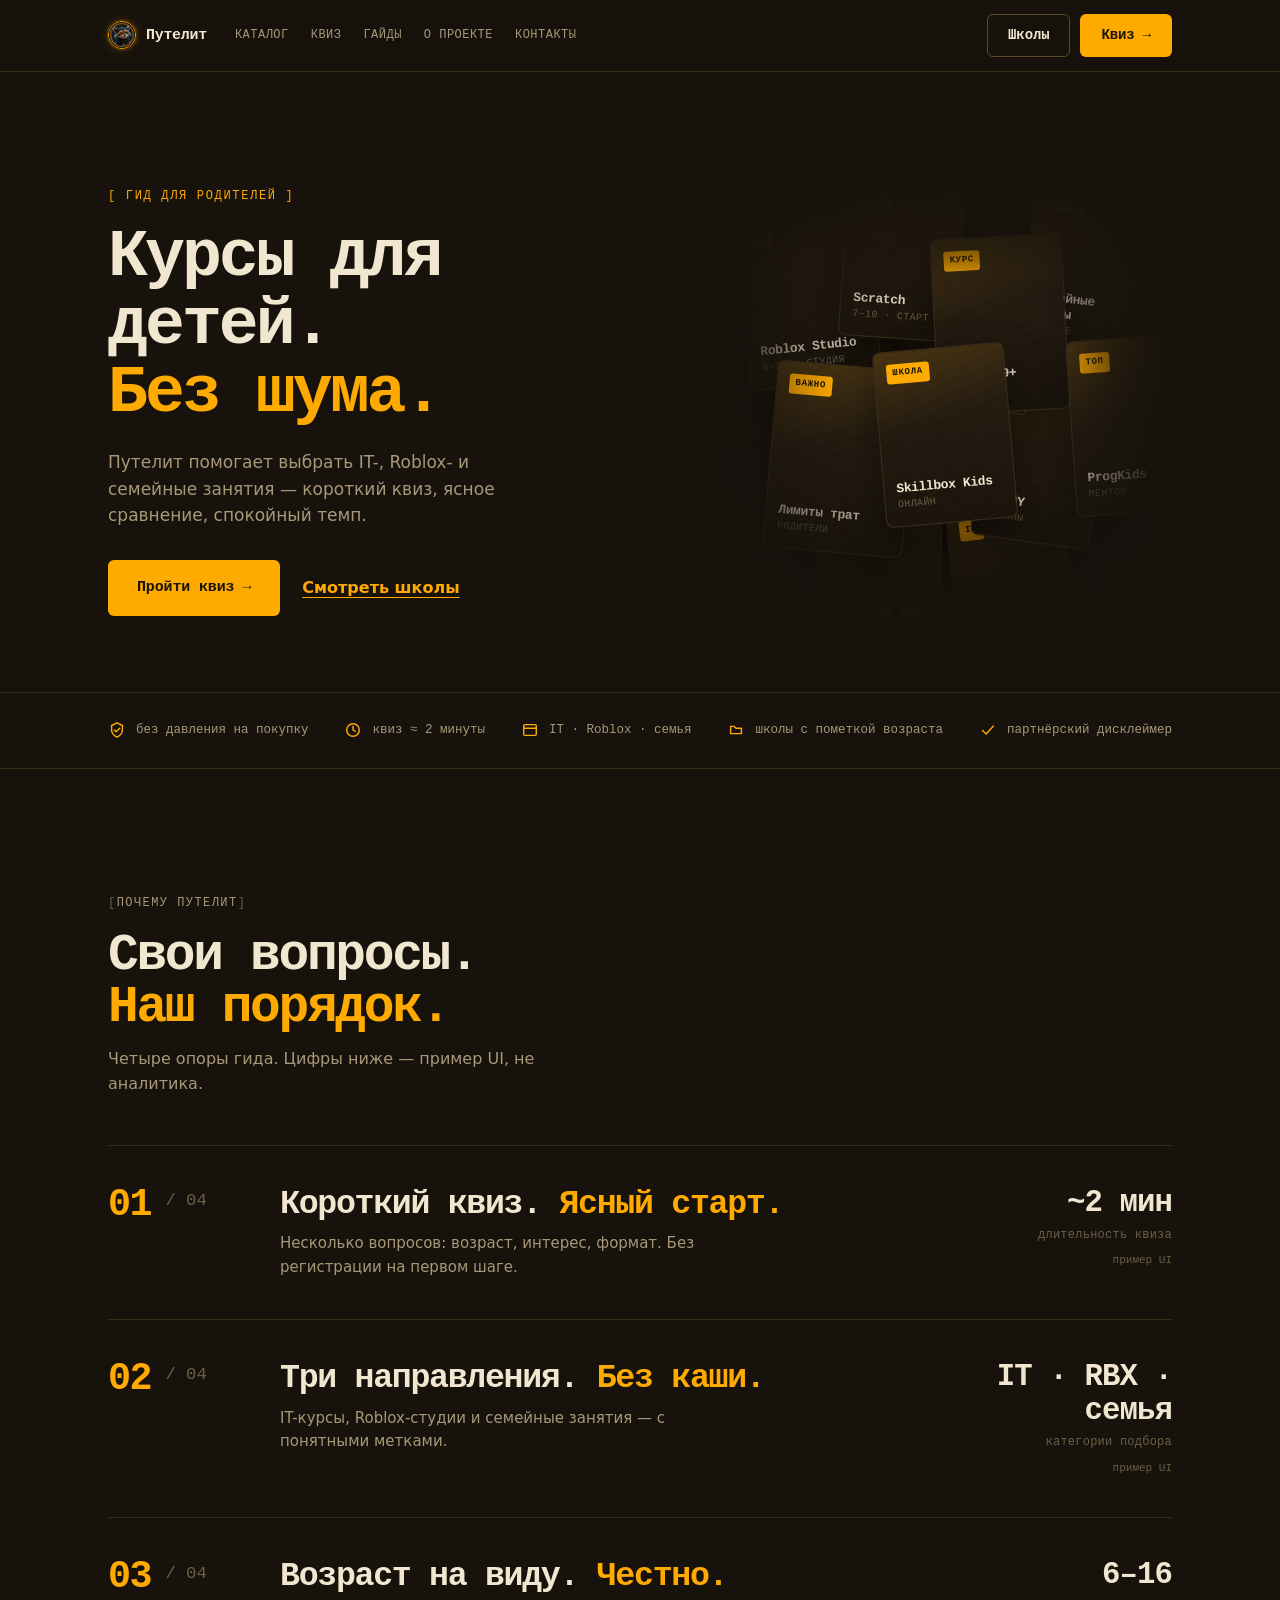
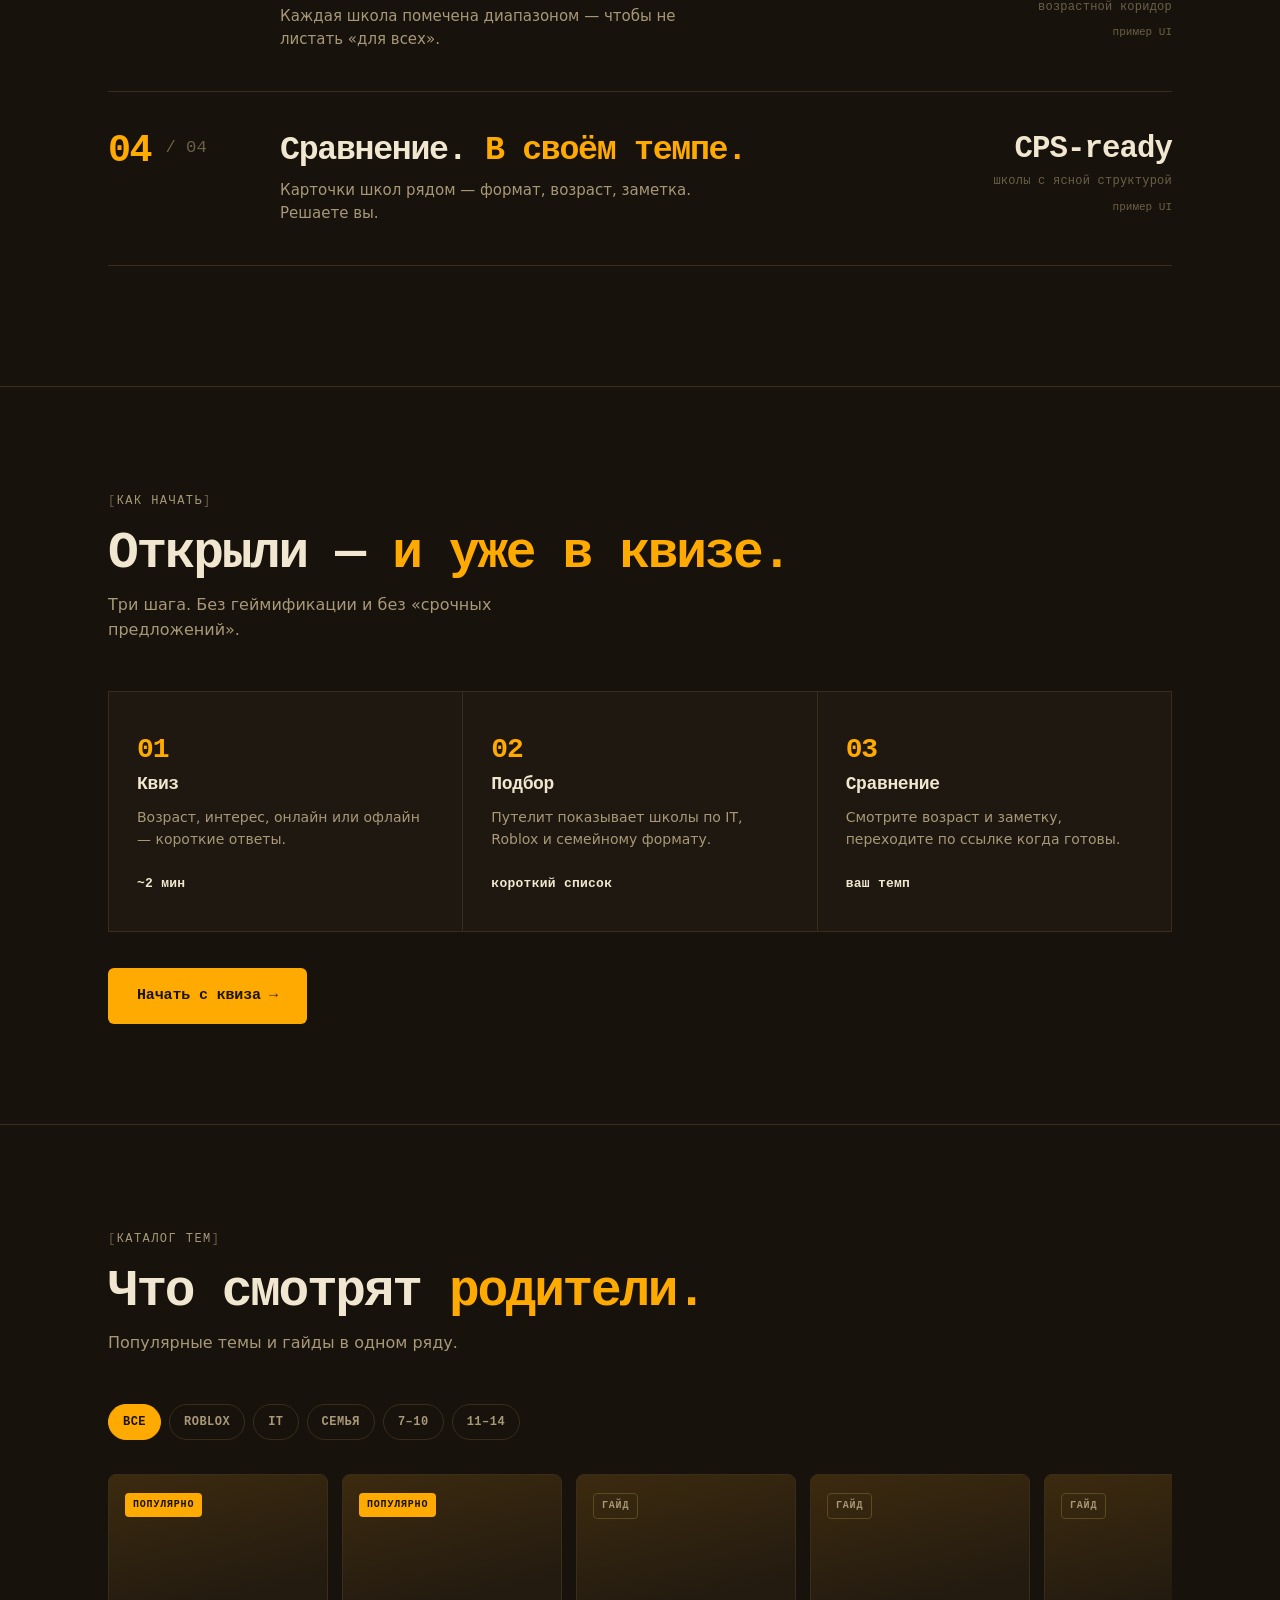
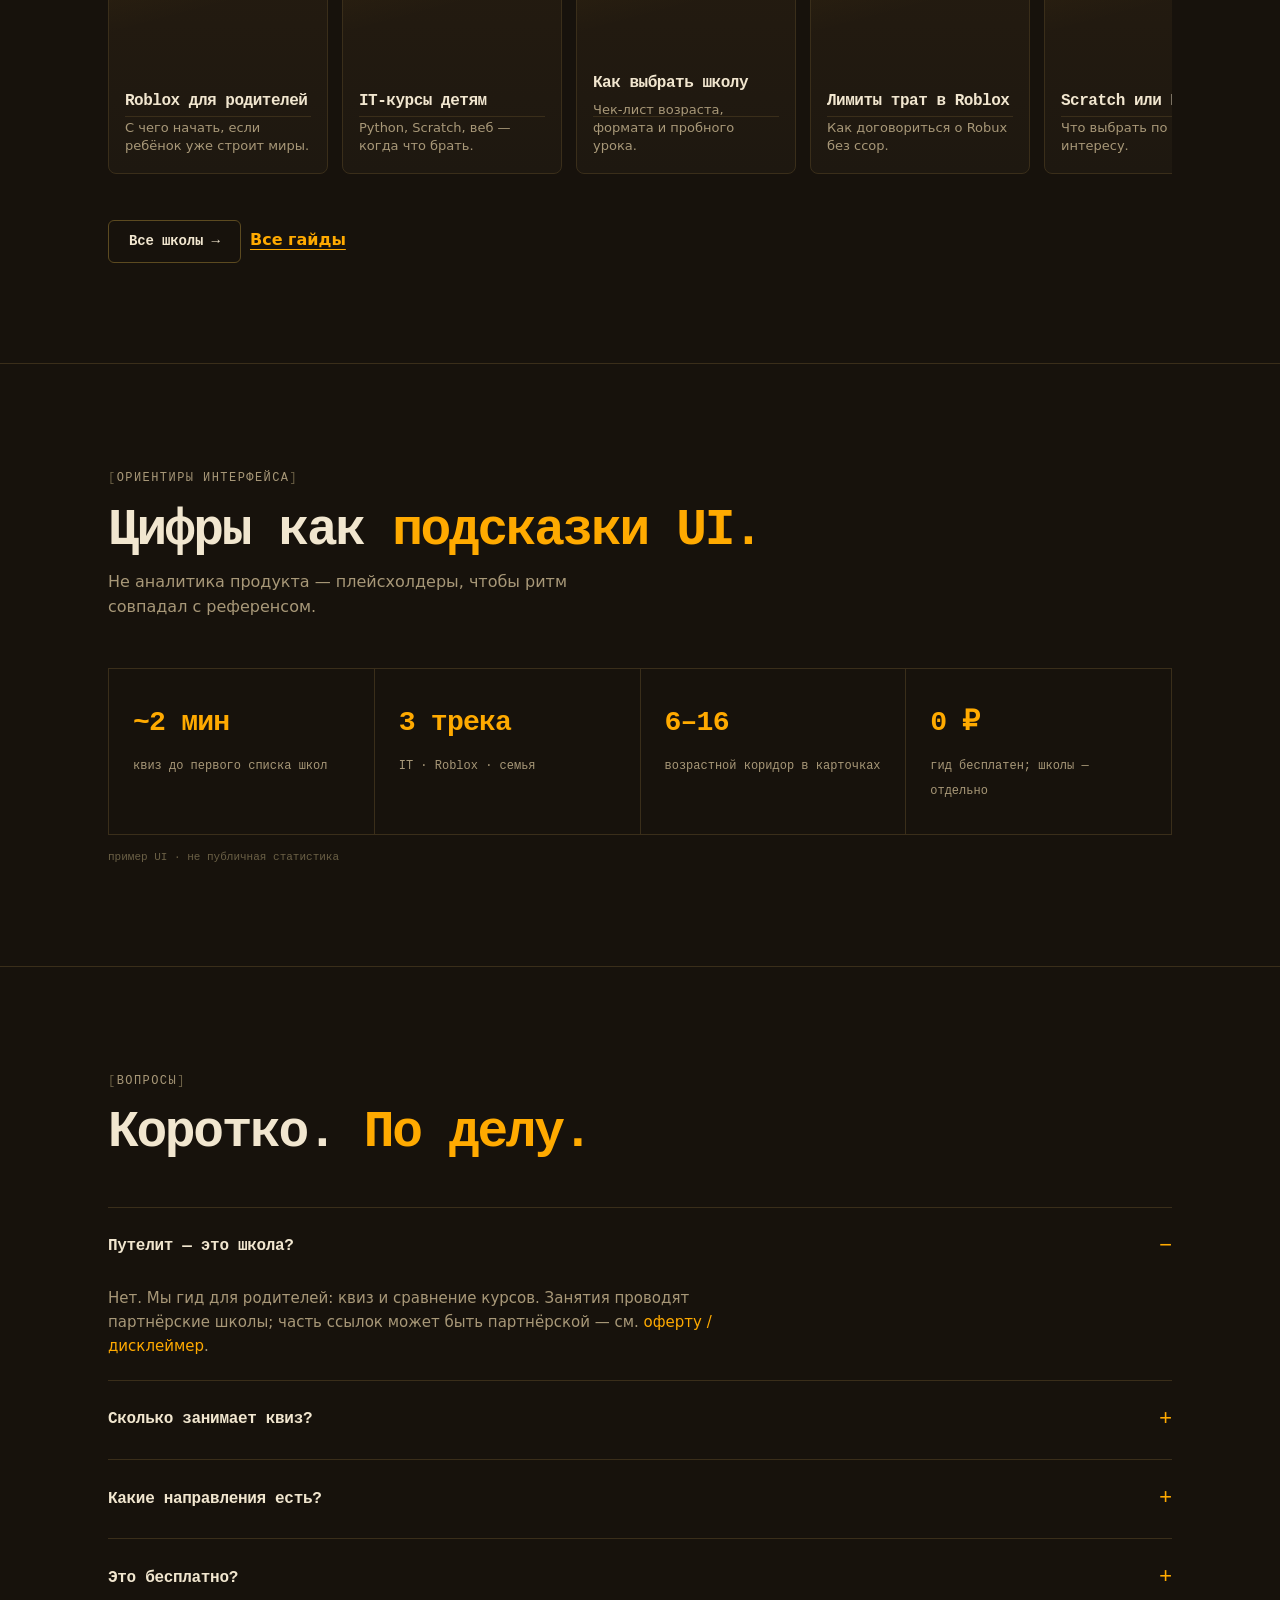
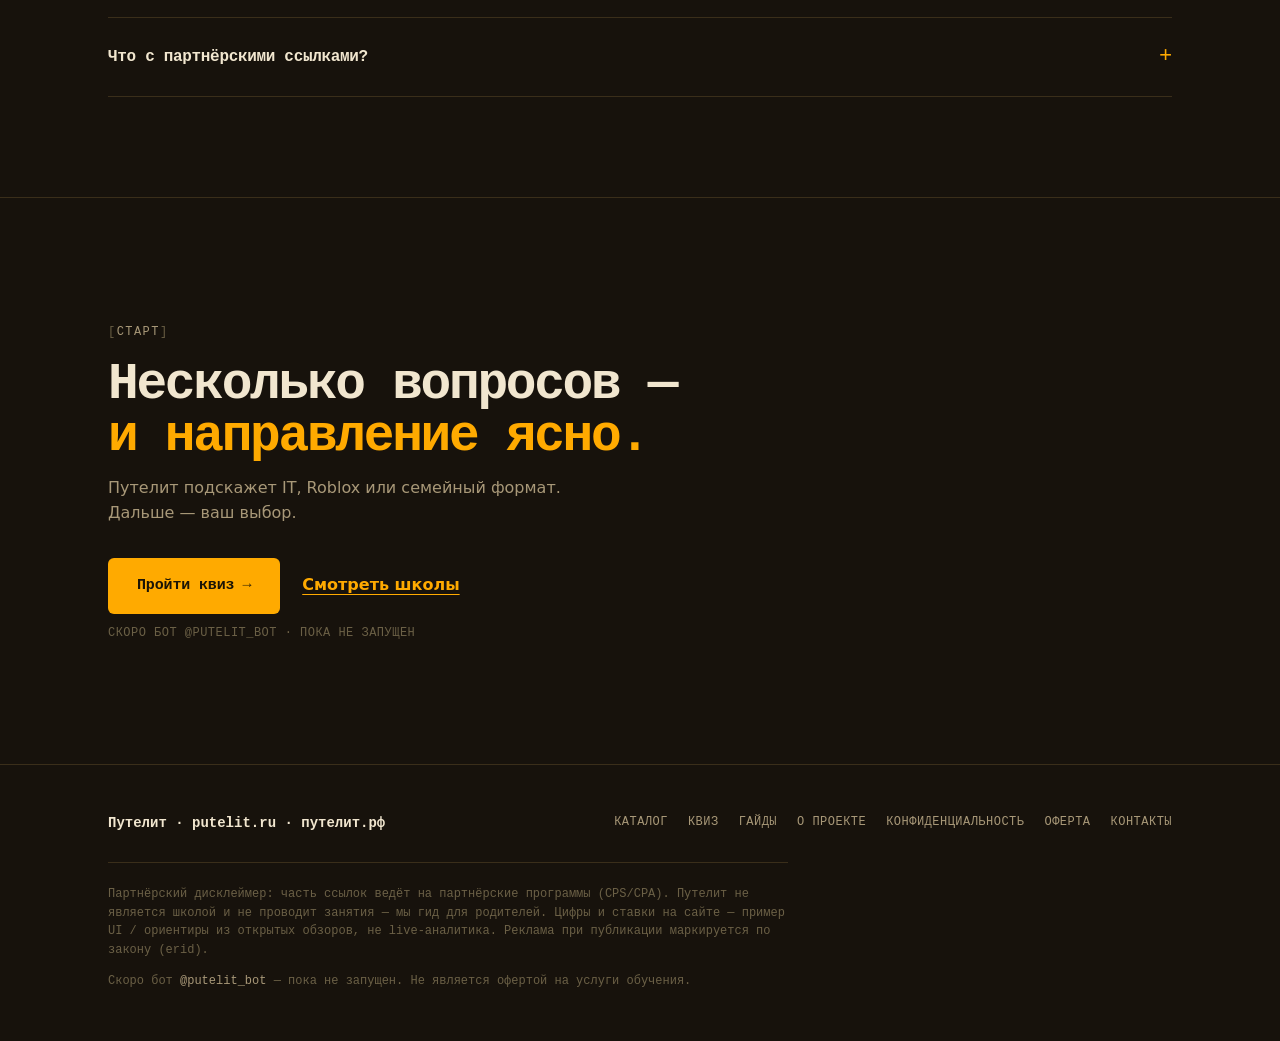
==== index.html @ 2b181a07 "Путелит: превью сайта для телефона" ====
<!DOCTYPE html>
<html lang="ru">
<head>
<meta charset="UTF-8" />
<meta name="viewport" content="width=device-width, initial-scale=1" />
<title>Путелит — гид по IT-, Roblox- и семейным курсам для детей</title>
<meta name="description" content="Сравнение курсов и школ для детей: IT, Roblox, семейные занятия. Короткий квиз, без давления. Партнёрский гид putelit.ru." />
<meta name="theme-color" content="#17120C" />
<meta property="og:title" content="Путелит — гид по IT-, Roblox- и семейным курсам для детей" />
<meta property="og:description" content="Сравнение курсов и школ для детей: IT, Roblox, семейные занятия. Короткий квиз, без давления. Партнёрский гид putelit.ru." />
<meta property="og:type" content="website" />
<meta property="og:locale" content="ru_RU" />
<link rel="icon" href="assets/chrysolite-og.png" type="image/png" />
<link rel="stylesheet" href="css/main.css" />

</head>
<body>
<a class="skip-link" href="#main">К содержанию</a>
<header class="nav">
  <div class="nav-inner">
    <a class="wordmark" href="index.html">
      <img class="mascot mascot--nav" src="assets/mascot/compass-avatar.jpg" alt="" width="28" height="28" />
      Путелит
    </a>
    <button class="nav-toggle" type="button" aria-label="Меню" aria-expanded="false"><span></span></button>
    <nav class="nav-links" aria-label="Основное меню">
      <a href="catalog.html">Каталог</a>
      <a href="quiz.html">Квиз</a>
      <a href="guides/roblox-dlya-roditeley.html">Гайды</a>
      <a href="about.html">О проекте</a>
      <a href="contacts.html">Контакты</a>
    </nav>
    <div class="nav-actions">
      <a class="btn btn-ghost" href="catalog.html">Школы</a>
      <a class="btn btn-primary" href="quiz.html">Квиз →</a>
    </div>
  </div>
</header>

<main id="main">
  <section class="hero">
    <div class="wrap hero-grid">
      <div>
        <p class="hero-eyebrow">[ гид для родителей ]</p>
        <h1>Курсы для детей.<em>Без шума.</em></h1>
        <p class="sub">Путелит помогает выбрать IT-, Roblox- и семейные занятия — короткий квиз, ясное сравнение, спокойный темп.</p>
        <div class="hero-ctas">
          <a class="btn btn-primary btn-xl" href="quiz.html">Пройти квиз <span class="btn__arr">→</span></a>
          <a class="btn-line" href="catalog.html">Смотреть школы</a>
        </div>
      </div>
      <div class="hero-wall" aria-label="Галерея тем Путелит">
        <div class="wall-stage">
          <article class="wall-card"><div class="wall-card__top"><span class="wall-badge">IT</span></div><div><div class="wall-card__title">Roblox Studio</div><div class="wall-card__meta">8–13 · студия</div></div></article>
          <article class="wall-card"><div class="wall-card__top"><span class="wall-badge wall-badge--mute">гайд</span></div><div><div class="wall-card__title">Scratch</div><div class="wall-card__meta">7–10 · старт</div></div></article>
          <article class="wall-card"><div class="wall-card__top"><span class="wall-badge">курс</span></div><div><div class="wall-card__title">Python 9+</div><div class="wall-card__meta">проекты</div></div></article>
          <article class="wall-card"><div class="wall-card__top"><span class="wall-badge wall-badge--mute">семья</span></div><div><div class="wall-card__title">Семейные курсы</div><div class="wall-card__meta">вместе</div></div></article>
          <article class="wall-card"><div class="wall-card__top"><span class="wall-badge">важно</span></div><div><div class="wall-card__title">Лимиты трат</div><div class="wall-card__meta">родители</div></div></article>
          <article class="wall-card"><div class="wall-card__top"><span class="wall-badge">школа</span></div><div><div class="wall-card__title">Skillbox Kids</div><div class="wall-card__meta">онлайн</div></div></article>
          <article class="wall-card"><div class="wall-card__top"><span class="wall-badge wall-badge--mute">IT</span></div><div><div class="wall-card__title">CODDY</div><div class="wall-card__meta">группы</div></div></article>
          <article class="wall-card"><div class="wall-card__top"><span class="wall-badge">топ</span></div><div><div class="wall-card__title">ProgKids</div><div class="wall-card__meta">ментор</div></div></article>
          <article class="wall-card"><div class="wall-card__top"><span class="wall-badge wall-badge--mute">гайд</span></div><div><div class="wall-card__title">Minecraft Edu</div><div class="wall-card__meta">7–12</div></div></article>
          <article class="wall-card"><div class="wall-card__top"><span class="wall-badge">IT</span></div><div><div class="wall-card__title">Blender Kids</div><div class="wall-card__meta">11–14</div></div></article>
        </div>
      </div>
    </div>
  </section>

  <section class="trust" aria-label="Ориентиры">
    <ul class="wrap trust-row">
      <li><svg viewBox="0 0 20 20"><path d="M10 2l6 3v5c0 4-3 6.5-6 8-3-1.5-6-4-6-8V5z"/><path d="M7 10l2 2 4-4"/></svg> без давления на покупку</li>
      <li><svg viewBox="0 0 20 20"><circle cx="10" cy="10" r="7"/><path d="M10 6v4l2.5 1.5"/></svg> квиз ≈ 2 минуты</li>
      <li><svg viewBox="0 0 20 20"><rect x="3" y="4" width="14" height="12" rx="1.5"/><path d="M3 8h14"/></svg> IT · Roblox · семья</li>
      <li><svg viewBox="0 0 20 20"><path d="M4 14V6h4l2 2h6v6H4z"/></svg> школы с пометкой возраста</li>
      <li><svg viewBox="0 0 20 20"><path d="M4 10.5l4 4 8-9"/></svg> партнёрский дисклеймер</li>
    </ul>
  </section>

  <section class="ch" id="story">
    <div class="wrap">
      <div class="sh">
        <span class="label">почему Путелит</span>
        <h2 class="h2">Свои вопросы.<em> Наш порядок.</em></h2>
        <p class="sub">Четыре опоры гида. Цифры ниже — пример UI, не аналитика.</p>
      </div>
      <div class="story">
        <article class="story-item">
          <span class="story-ix">01<i> / 04</i></span>
          <div><h3 class="story-h">Короткий квиз.<em> Ясный старт.</em></h3><p class="story-p">Несколько вопросов: возраст, интерес, формат. Без регистрации на первом шаге.</p></div>
          <div class="story-m"><b>~2 мин</b><span>длительность квиза</span><p class="story-note">пример UI</p></div>
        </article>
        <article class="story-item">
          <span class="story-ix">02<i> / 04</i></span>
          <div><h3 class="story-h">Три направления.<em> Без каши.</em></h3><p class="story-p">IT-курсы, Roblox-студии и семейные занятия — с понятными метками.</p></div>
          <div class="story-m"><b>IT · RBX · семья</b><span>категории подбора</span><p class="story-note">пример UI</p></div>
        </article>
        <article class="story-item">
          <span class="story-ix">03<i> / 04</i></span>
          <div><h3 class="story-h">Возраст на виду.<em> Честно.</em></h3><p class="story-p">Каждая школа помечена диапазоном — чтобы не листать «для всех».</p></div>
          <div class="story-m"><b>6–16</b><span>возрастной коридор</span><p class="story-note">пример UI</p></div>
        </article>
        <article class="story-item">
          <span class="story-ix">04<i> / 04</i></span>
          <div><h3 class="story-h">Сравнение.<em> В своём темпе.</em></h3><p class="story-p">Карточки школ рядом — формат, возраст, заметка. Решаете вы.</p></div>
          <div class="story-m"><b>CPS-ready</b><span>школы с ясной структурой</span><p class="story-note">пример UI</p></div>
        </article>
      </div>
    </div>
  </section>

  <section class="ch ch--s" id="how">
    <div class="wrap">
      <div class="sh">
        <span class="label">как начать</span>
        <h2 class="h2">Открыли — <em>и уже в квизе.</em></h2>
        <p class="sub">Три шага. Без геймификации и без «срочных предложений».</p>
      </div>
      <ol class="steps">
        <li class="step"><span class="step-n">01</span><h3>Квиз</h3><p>Возраст, интерес, онлайн или офлайн — короткие ответы.</p><b class="step-t">~2 мин</b></li>
        <li class="step"><span class="step-n">02</span><h3>Подбор</h3><p>Путелит показывает школы по IT, Roblox и семейному формату.</p><b class="step-t">короткий список</b></li>
        <li class="step"><span class="step-n">03</span><h3>Сравнение</h3><p>Смотрите возраст и заметку, переходите по ссылке когда готовы.</p><b class="step-t">ваш темп</b></li>
      </ol>
      <div style="margin-top:36px">
        <a class="btn btn-primary btn-xl" href="quiz.html">Начать с квиза <span class="btn__arr">→</span></a>
      </div>
    </div>
  </section>

  <section class="ch ch--s" id="topics">
    <div class="wrap">
      <div class="sh">
        <span class="label">каталог тем</span>
        <h2 class="h2">Что смотрят <em>родители.</em></h2>
        <p class="sub">Популярные темы и гайды в одном ряду.</p>
      </div>
      <div class="chips" role="toolbar" aria-label="Фильтр тем">
        <button type="button" class="chip is-on" data-filter="все" aria-pressed="true">Все</button>
        <button type="button" class="chip" data-filter="roblox" aria-pressed="false">Roblox</button>
        <button type="button" class="chip" data-filter="it" aria-pressed="false">IT</button>
        <button type="button" class="chip" data-filter="семья" aria-pressed="false">Семья</button>
        <button type="button" class="chip" data-filter="7–10" aria-pressed="false">7–10</button>
        <button type="button" class="chip" data-filter="11–14" aria-pressed="false">11–14</button>
      </div>
      <div class="gallery-scroll">
        <div class="gallery-track" data-gallery tabindex="0" aria-label="Карточки тем">
          <a class="gcard" href="guides/roblox-dlya-roditeley.html" data-tags="roblox 7–10 11–14" style="text-decoration:none;color:inherit">
            <span class="gcard__badge gcard__badge--hot">популярно</span>
            <div class="gcard__body"><h3 class="gcard__title">Roblox для родителей</h3><p class="gcard__line">С чего начать, если ребёнок уже строит миры.</p></div>
          </a>
          <a class="gcard" href="guides/it-kursy-detyam.html" data-tags="it 7–10 11–14" style="text-decoration:none;color:inherit">
            <span class="gcard__badge gcard__badge--hot">популярно</span>
            <div class="gcard__body"><h3 class="gcard__title">IT-курсы детям</h3><p class="gcard__line">Python, Scratch, веб — когда что брать.</p></div>
          </a>
          <a class="gcard" href="guides/kak-vybrat-shkolu.html" data-tags="it roblox семья" style="text-decoration:none;color:inherit">
            <span class="gcard__badge gcard__badge--mute">гайд</span>
            <div class="gcard__body"><h3 class="gcard__title">Как выбрать школу</h3><p class="gcard__line">Чек-лист возраста, формата и пробного урока.</p></div>
          </a>
          <a class="gcard" href="guides/limity-trat-v-roblox.html" data-tags="roblox 7–10 11–14" style="text-decoration:none;color:inherit">
            <span class="gcard__badge gcard__badge--mute">гайд</span>
            <div class="gcard__body"><h3 class="gcard__title">Лимиты трат в Roblox</h3><p class="gcard__line">Как договориться о Robux без ссор.</p></div>
          </a>
          <a class="gcard" href="guides/scratch-ili-python.html" data-tags="it 7–10 11–14" style="text-decoration:none;color:inherit">
            <span class="gcard__badge gcard__badge--mute">гайд</span>
            <div class="gcard__body"><h3 class="gcard__title">Scratch или Python</h3><p class="gcard__line">Что выбрать по возрасту и интересу.</p></div>
          </a>
          <a class="gcard" href="guides/onlayn-vs-ochno.html" data-tags="it roblox семья 7–10 11–14" style="text-decoration:none;color:inherit">
            <span class="gcard__badge gcard__badge--mute">гайд</span>
            <div class="gcard__body"><h3 class="gcard__title">Онлайн или очно</h3><p class="gcard__line">Формат занятий без мифов и давления.</p></div>
          </a>
          <a class="gcard" href="catalog.html" data-tags="it 11–14" style="text-decoration:none;color:inherit">
            <span class="gcard__badge gcard__badge--hot">каталог</span>
            <div class="gcard__body"><h3 class="gcard__title">Skillbox Kids vs CODDY</h3><p class="gcard__line">Возраст, темп и формат — в каталоге.</p></div>
          </a>
        </div>
      </div>
      <div class="gallery-foot">
        <a class="btn btn-ghost" href="catalog.html">Все школы →</a>
        <a class="btn-line" href="guides/kak-vybrat-shkolu.html">Все гайды</a>
      </div>
    </div>
  </section>

  <section class="ch ch--s">
    <div class="wrap">
      <div class="sh">
        <span class="label">ориентиры интерфейса</span>
        <h2 class="h2">Цифры как <em>подсказки UI.</em></h2>
        <p class="sub">Не аналитика продукта — плейсхолдеры, чтобы ритм совпадал с референсом.</p>
      </div>
      <div class="metrics">
        <div class="metric"><b>~2 мин</b><span>квиз до первого списка школ</span></div>
        <div class="metric"><b>3 трека</b><span>IT · Roblox · семья</span></div>
        <div class="metric"><b>6–16</b><span>возрастной коридор в карточках</span></div>
        <div class="metric"><b>0 ₽</b><span>гид бесплатен; школы — отдельно</span></div>
      </div>
      <p class="metrics-cap">пример UI · не публичная статистика</p>
    </div>
  </section>

  <section class="ch ch--s" id="faq">
    <div class="wrap">
      <div class="sh">
        <span class="label">вопросы</span>
        <h2 class="h2">Коротко.<em> По делу.</em></h2>
      </div>
      <div class="faq">
        <details open>
          <summary>Путелит — это школа?</summary>
          <p>Нет. Мы гид для родителей: квиз и сравнение курсов. Занятия проводят партнёрские школы; часть ссылок может быть партнёрской — см. <a href="offer.html">оферту / дисклеймер</a>.</p>
        </details>
        <details>
          <summary>Сколько занимает квиз?</summary>
          <p>Около двух минут: возраст, интересы и желаемый формат. Регистрация не нужна.</p>
        </details>
        <details>
          <summary>Какие направления есть?</summary>
          <p>IT-курсы, Roblox-студии и семейные занятия. Каждая карточка помечена возрастом. См. <a href="catalog.html">каталог</a>.</p>
        </details>
        <details>
          <summary>Это бесплатно?</summary>
          <p>Сам гид и квиз — бесплатны. Стоимость занятий зависит от школы; Путелит не продаёт абонементы.</p>
        </details>
        <details>
          <summary>Что с партнёрскими ссылками?</summary>
          <p>Часть переходов ведёт на партнёрские программы. Мы помечаем это в дисклеймере и не давим на «купить сейчас».</p>
        </details>
      </div>
    </div>
  </section>

  <section class="cta-band">
    <div class="wrap">
      <span class="label">старт</span>
      <h2 class="h2">Несколько вопросов — <em>и направление ясно.</em></h2>
      <p class="sub">Путелит подскажет IT, Roblox или семейный формат. Дальше — ваш выбор.</p>
      <div class="hero-ctas">
        <a class="btn btn-primary btn-xl" href="quiz.html">Пройти квиз <span class="btn__arr">→</span></a>
        <a class="btn-line" href="catalog.html">Смотреть школы</a>
      </div>
      <p class="soon-note">Скоро бот @putelit_bot · пока не запущен</p>
    </div>
  </section>
</main>
<footer class="footer">
  <div class="wrap">
    <div class="footer-top">
      <div class="footer-brand">Путелит · putelit.ru · путелит.рф</div>
      <div class="footer-links">
        <a href="catalog.html">Каталог</a>
        <a href="quiz.html">Квиз</a>
        <a href="guides/kak-vybrat-shkolu.html">Гайды</a>
        <a href="about.html">О проекте</a>
        <a href="privacy.html">Конфиденциальность</a>
        <a href="offer.html">Оферта</a>
        <a href="contacts.html">Контакты</a>
      </div>
    </div>
    <p class="footer-disclaimer">Партнёрский дисклеймер: часть ссылок ведёт на партнёрские программы (CPS/CPA). Путелит не является школой и не проводит занятия — мы гид для родителей. Цифры и ставки на сайте — пример UI / ориентиры из открытых обзоров, не live-аналитика. Реклама при публикации маркируется по закону (erid).</p>
    <p class="footer-disclaimer" style="border:0;padding-top:12px;margin-top:0">
      Скоро бот <span style="color:var(--muted)">@putelit_bot</span> — пока не запущен. Не является офертой на услуги обучения.
    </p>
  </div>
</footer>
<!-- Яндекс.Метрика: вставьте код счётчика перед </body> после регистрации.
     Не подключайте Google Analytics / GTM / Google Fonts / Maps (требования РФ). -->
<script src="js/main.js"></script>

</body>
</html>
---- css/main.css ----
:root {
    --bg: #17120C;
    --surface: #1E1810;
    --surface-2: #261C10;
    --border: #3A2E1A;
    --border-strong: #5C4A20;
    --text: #F1E6CF;
    --muted: #A89878;
    --muted-2: #6B6046;
    --accent: #FFAA00;
    --accent-hover: #FFD24D;
    --accent-press: #E09A00;
    --accent-soft: rgba(255,170,0,.12);
    --on-accent: #1A1406;
    --font: "IBM Plex Sans", ui-sans-serif, system-ui, sans-serif;
    --font-mono: "IBM Plex Mono", "JetBrains Mono", ui-monospace, monospace;
    --max: 1120px;
    --radius: 6px;
  }

  *, *::before, *::after { box-sizing: border-box; margin: 0; padding: 0; }
  html { scroll-behavior: smooth; }
  body {
    font-family: var(--font);
    background: var(--bg);
    color: var(--text);
    line-height: 1.55;
    -webkit-font-smoothing: antialiased;
    font-size: 16px;
  }
  a { color: var(--accent); text-decoration: none; }
  a:hover { color: var(--accent-hover); }
  ul, ol { list-style: none; }
  button { font: inherit; cursor: pointer; border: none; background: none; color: inherit; }
  em { font-style: normal; color: var(--accent); }

  .wrap {
    max-width: var(--max);
    margin: 0 auto;
    padding: 0 28px;
  }

  /* ——— Nav ——— */
  .nav {
    position: sticky;
    top: 0;
    z-index: 40;
    background: rgba(23,18,12,.92);
    backdrop-filter: blur(12px);
    border-bottom: 1px solid var(--border);
  }
  .nav-inner {
    max-width: var(--max);
    margin: 0 auto;
    padding: 14px 28px;
    display: flex;
    align-items: center;
    gap: 28px;
  }
  .wordmark {
    display: inline-flex;
    align-items: center;
    gap: 10px;
    font-family: var(--font-mono);
    font-weight: 700;
    font-size: 15px;
    letter-spacing: -0.02em;
    color: var(--text);
    text-decoration: none;
  }
  .wordmark:hover { color: var(--text); }
  .wordmark-mark {
    width: 28px;
    height: 28px;
    border-radius: 6px;
    border: 1.5px solid var(--accent);
    color: var(--accent);
    display: grid;
    place-items: center;
    font-size: 13px;
    font-weight: 700;
    font-family: var(--font-mono);
  }
  .nav-links {
    display: flex;
    gap: 22px;
    flex: 1;
  }
  .nav-links a {
    font-family: var(--font-mono);
    font-size: 12px;
    font-weight: 500;
    letter-spacing: .04em;
    text-transform: uppercase;
    color: var(--muted);
    text-decoration: none;
  }
  .nav-links a:hover { color: var(--text); }
  .nav-actions { display: flex; align-items: center; gap: 10px; }

  /* ——— Buttons ——— */
  .btn {
    display: inline-flex;
    align-items: center;
    justify-content: center;
    gap: 8px;
    padding: 12px 20px;
    border-radius: var(--radius);
    font-family: var(--font-mono);
    font-size: 14px;
    font-weight: 700;
    line-height: 1.2;
    letter-spacing: -0.01em;
    transition: background .15s, color .15s, border-color .15s;
    text-decoration: none;
    border: 1px solid transparent;
    white-space: nowrap;
  }
  .btn:hover { text-decoration: none; }
  .btn-primary {
    background: var(--accent);
    color: var(--on-accent);
  }
  .btn-primary:hover {
    background: var(--accent-hover);
    color: var(--on-accent);
  }
  .btn-ghost {
    background: transparent;
    border-color: var(--border-strong);
    color: var(--text);
  }
  .btn-ghost:hover {
    border-color: var(--accent);
    color: var(--accent);
  }
  .btn-line {
    background: transparent;
    border: none;
    color: var(--accent);
    padding: 12px 4px;
    text-decoration: underline;
    text-underline-offset: 4px;
    font-weight: 600;
  }
  .btn-line:hover { color: var(--accent-hover); }
  .btn-xl {
    min-height: 56px;
    padding: 16px 28px;
    font-size: 15px;
  }
  .btn__arr { opacity: .85; }

  /* ——— Labels ——— */
  .label {
    display: inline-block;
    font-family: var(--font-mono);
    font-size: 12px;
    font-weight: 500;
    letter-spacing: .12em;
    text-transform: uppercase;
    color: var(--muted);
    margin-bottom: 16px;
  }
  .label::before { content: "["; color: var(--muted-2); }
  .label::after { content: "]"; color: var(--muted-2); }

  /* ——— Hero ——— */
  .hero {
    padding: 100px 0 60px;
    border-bottom: 1px solid var(--border);
  }
  .hero-grid {
    display: grid;
    grid-template-columns: 1.1fr 0.9fr;
    gap: 48px;
    align-items: center;
  }
  .hero-eyebrow {
    font-family: var(--font-mono);
    font-size: 12px;
    font-weight: 500;
    letter-spacing: .14em;
    text-transform: uppercase;
    color: var(--accent);
    margin-bottom: 18px;
  }
  .hero h1 {
    font-family: var(--font-mono);
    font-size: clamp(2.4rem, 5.2vw, 4.5rem);
    font-weight: 700;
    letter-spacing: -0.045em;
    line-height: 1.02;
    color: var(--text);
    margin-bottom: 22px;
    text-wrap: balance;
  }
  .hero h1 em { display: block; color: var(--accent); }
  .hero .sub {
    font-size: 17px;
    color: var(--muted);
    line-height: 1.55;
    max-width: 440px;
    margin-bottom: 32px;
  }
  .hero-ctas {
    display: flex;
    flex-wrap: wrap;
    align-items: center;
    gap: 8px 18px;
  }

  /* Hero gallery wall (Chrysolite-style) */
  .hero-wall {
    position: relative;
    height: 460px;
    min-height: 420px;
    overflow: hidden;
    border-radius: 8px;
    background:
      radial-gradient(ellipse 80% 60% at 60% 40%, rgba(255,170,0,.06), transparent 60%),
      var(--bg);
  }
  .hero-wall::before,
  .hero-wall::after {
    content: "";
    position: absolute;
    inset: 0;
    pointer-events: none;
    z-index: 5;
  }
  .hero-wall::before {
    background:
      linear-gradient(90deg, var(--bg) 0%, transparent 18%, transparent 72%, var(--bg) 100%),
      linear-gradient(180deg, var(--bg) 0%, transparent 22%, transparent 78%, var(--bg) 100%);
  }
  .hero-wall::after {
    background: radial-gradient(ellipse 70% 55% at 55% 50%, transparent 40%, #17120C 92%);
  }
  .wall-stage {
    position: absolute;
    inset: 0;
    display: grid;
    place-items: center;
  }
  .wall-card {
    position: absolute;
    width: 132px;
    height: 176px;
    border: 1px solid #3A2E1A;
    border-radius: 8px;
    background:
      linear-gradient(165deg, rgba(255,170,0,.14) 0%, transparent 42%),
      linear-gradient(180deg, #2A2014 0%, #1A140C 100%);
    box-shadow: 0 18px 40px rgba(0,0,0,.45);
    padding: 12px 12px 14px;
    display: flex;
    flex-direction: column;
    justify-content: space-between;
    overflow: hidden;
  }
  .wall-card::before {
    content: "";
    position: absolute;
    inset: 0;
    background:
      repeating-linear-gradient(
        -18deg,
        transparent,
        transparent 10px,
        rgba(255,170,0,.03) 10px,
        rgba(255,170,0,.03) 11px
      );
    pointer-events: none;
  }
  .wall-card__top {
    position: relative;
    z-index: 1;
    display: flex;
    justify-content: space-between;
    align-items: flex-start;
    gap: 6px;
  }
  .wall-badge {
    display: inline-flex;
    font-family: var(--font-mono);
    font-size: 9px;
    font-weight: 700;
    letter-spacing: .08em;
    text-transform: uppercase;
    color: var(--on-accent);
    background: var(--accent);
    padding: 3px 6px;
    border-radius: 3px;
    white-space: nowrap;
  }
  .wall-badge--mute {
    background: transparent;
    color: var(--muted);
    border: 1px solid var(--border-strong);
  }
  .wall-card__title {
    position: relative;
    z-index: 1;
    font-family: var(--font-mono);
    font-weight: 700;
    font-size: 13px;
    letter-spacing: -0.03em;
    line-height: 1.2;
    color: #F1E6CF;
  }
  .wall-card__meta {
    position: relative;
    z-index: 1;
    font-family: var(--font-mono);
    font-size: 10px;
    color: var(--muted-2);
    letter-spacing: .04em;
    text-transform: uppercase;
  }
  /* staggered positions + tilt */
  .wall-card:nth-child(1) { left: 6%;  top: 8%;  transform: rotate(-6deg); z-index: 2; }
  .wall-card:nth-child(2) { left: 28%; top: 2%;  transform: rotate(4deg);  z-index: 3; width: 118px; height: 158px; }
  .wall-card:nth-child(3) { left: 48%; top: 14%; transform: rotate(-3deg); z-index: 4; }
  .wall-card:nth-child(4) { left: 68%; top: 4%;  transform: rotate(7deg);  z-index: 2; width: 124px; height: 166px; }
  .wall-card:nth-child(5) { left: 12%; top: 42%; transform: rotate(5deg);  z-index: 5; width: 140px; height: 188px; }
  .wall-card:nth-child(6) { left: 36%; top: 38%; transform: rotate(-5deg); z-index: 6; }
  .wall-card:nth-child(7) { left: 58%; top: 46%; transform: rotate(8deg);  z-index: 3; width: 120px; height: 160px; }
  .wall-card:nth-child(8) { left: 78%; top: 36%; transform: rotate(-4deg); z-index: 4; }
  .wall-card:nth-child(9) { left: 22%; top: 68%; transform: rotate(2deg);  z-index: 2; width: 126px; height: 168px; }
  .wall-card:nth-child(10){ left: 52%; top: 72%; transform: rotate(-7deg); z-index: 1; width: 118px; height: 158px; }

  /* Catalog gallery («Что смотрят родители») */
  .chips {
    display: flex;
    flex-wrap: wrap;
    gap: 8px;
    margin-bottom: 28px;
  }
  .chip {
    display: inline-flex;
    align-items: center;
    font-family: var(--font-mono);
    font-size: 12px;
    font-weight: 600;
    letter-spacing: .04em;
    text-transform: uppercase;
    padding: 8px 14px;
    border-radius: 999px;
    border: 1px solid var(--border);
    color: var(--muted);
    background: transparent;
    transition: border-color .15s, color .15s, background .15s;
  }
  .chip:hover { border-color: var(--border-strong); color: var(--text); }
  .chip.is-on,
  .chip[aria-pressed="true"] {
    border-color: var(--accent);
    color: var(--on-accent);
    background: var(--accent);
  }
  .gallery-scroll {
    position: relative;
    margin: 0 -28px;
    padding: 0 28px;
  }
  .gallery-track {
    display: flex;
    gap: 14px;
    overflow-x: auto;
    padding: 6px 4px 18px;
    scroll-snap-type: x mandatory;
    -webkit-overflow-scrolling: touch;
    scrollbar-width: thin;
    scrollbar-color: var(--border-strong) transparent;
  }
  .gallery-track::-webkit-scrollbar { height: 6px; }
  .gallery-track::-webkit-scrollbar-thumb {
    background: var(--border-strong);
    border-radius: 3px;
  }
  .gcard {
    flex: 0 0 220px;
    width: 220px;
    height: 300px;
    scroll-snap-align: start;
    border: 1px solid var(--border);
    border-radius: 8px;
    background:
      linear-gradient(165deg, rgba(255,170,0,.10) 0%, transparent 45%),
      linear-gradient(180deg, var(--surface-2), var(--surface));
    padding: 18px 16px;
    display: flex;
    flex-direction: column;
    justify-content: space-between;
    position: relative;
    overflow: hidden;
    transition: border-color .15s, transform .15s;
  }
  .gcard:hover {
    border-color: var(--border-strong);
    transform: translateY(-2px);
  }
  .gcard::after {
    content: "";
    position: absolute;
    left: 16px; right: 16px; bottom: 56px;
    height: 1px;
    background: var(--border);
  }
  .gcard__badge {
    display: inline-flex;
    align-self: flex-start;
    font-family: var(--font-mono);
    font-size: 10px;
    font-weight: 700;
    letter-spacing: .08em;
    text-transform: uppercase;
    padding: 4px 8px;
    border-radius: 4px;
  }
  .gcard__badge--hot {
    background: var(--accent);
    color: var(--on-accent);
  }
  .gcard__badge--mute {
    background: transparent;
    color: var(--muted);
    border: 1px solid var(--border-strong);
  }
  .gcard__body { margin-top: auto; padding-top: 12px; }
  .gcard__title {
    font-family: var(--font-mono);
    font-weight: 700;
    font-size: 16px;
    letter-spacing: -0.03em;
    line-height: 1.2;
    color: var(--text);
    margin-bottom: 8px;
  }
  .gcard__line {
    font-size: 13px;
    color: var(--muted);
    line-height: 1.4;
  }
  .gallery-foot {
    margin-top: 28px;
  }

  /* Trust strip */
  .trust {
    padding: 28px 0;
    border-bottom: 1px solid var(--border);
  }
  .trust-row {
    display: flex;
    flex-wrap: wrap;
    gap: 18px 32px;
    justify-content: space-between;
  }
  .trust-row li {
    display: flex;
    align-items: center;
    gap: 10px;
    font-family: var(--font-mono);
    font-size: 12.5px;
    color: var(--muted);
    font-weight: 500;
  }
  .trust-row svg {
    width: 18px; height: 18px;
    stroke: var(--accent);
    fill: none;
    stroke-width: 1.6;
    stroke-linecap: round;
    stroke-linejoin: round;
    flex-shrink: 0;
  }

  /* ——— Sections ——— */
  .ch {
    padding: 120px 0;
    border-bottom: 1px solid var(--border);
  }
  .ch--s { padding: 100px 0; }
  .sh { max-width: 720px; margin-bottom: 48px; }
  .h2 {
    font-family: var(--font-mono);
    font-weight: 700;
    font-size: clamp(2rem, 4vw, 3.75rem);
    line-height: 1.02;
    letter-spacing: -0.045em;
    color: var(--text);
    text-wrap: balance;
  }
  .h2 em { color: var(--accent); }
  .sub {
    margin-top: 14px;
    font-size: 16px;
    color: var(--muted);
    max-width: 520px;
    line-height: 1.55;
  }

  /* Numbered story 01/04 */
  .story {
    display: grid;
    gap: 0;
  }
  .story-item {
    display: grid;
    grid-template-columns: 140px 1fr 200px;
    gap: 32px;
    align-items: start;
    padding: 40px 0;
    border-top: 1px solid var(--border);
  }
  .story-item:last-child { border-bottom: 1px solid var(--border); }
  .story-ix {
    font-family: var(--font-mono);
    font-weight: 700;
    font-size: clamp(1.75rem, 3vw, 2.5rem);
    letter-spacing: -0.04em;
    color: var(--accent);
    line-height: 1;
  }
  .story-ix i {
    font-style: normal;
    font-weight: 400;
    color: var(--muted-2);
    font-size: .45em;
    letter-spacing: 0;
    vertical-align: .55em;
    margin-left: 4px;
  }
  .story-h {
    font-family: var(--font-mono);
    font-weight: 700;
    font-size: clamp(1.5rem, 2.6vw, 2.25rem);
    letter-spacing: -0.04em;
    line-height: 1.1;
    margin-bottom: 10px;
  }
  .story-p {
    color: var(--muted);
    font-size: 15px;
    max-width: 420px;
  }
  .story-m {
    text-align: right;
  }
  .story-m b {
    display: block;
    font-family: var(--font-mono);
    font-size: clamp(1.5rem, 2.4vw, 2rem);
    font-weight: 700;
    letter-spacing: -0.03em;
    color: var(--text);
    line-height: 1.1;
  }
  .story-m span {
    display: block;
    margin-top: 6px;
    font-family: var(--font-mono);
    font-size: 12px;
    color: var(--muted-2);
    letter-spacing: .02em;
  }
  .story-note {
    margin-top: 8px;
    font-size: 11px;
    font-family: var(--font-mono);
    color: var(--muted-2);
  }

  /* How steps */
  .steps {
    display: grid;
    grid-template-columns: repeat(3, 1fr);
    gap: 1px;
    background: var(--border);
    border: 1px solid var(--border);
  }
  .step {
    background: var(--surface);
    padding: 36px 28px;
  }
  .step-n {
    font-family: var(--font-mono);
    font-weight: 700;
    font-size: 28px;
    color: var(--accent);
    letter-spacing: -0.04em;
    margin-bottom: 18px;
  }
  .step h3 {
    font-family: var(--font-mono);
    font-size: 18px;
    font-weight: 700;
    letter-spacing: -0.02em;
    margin-bottom: 8px;
  }
  .step p {
    color: var(--muted);
    font-size: 14px;
    margin-bottom: 20px;
  }
  .step-t {
    font-family: var(--font-mono);
    font-size: 13px;
    font-weight: 600;
    color: var(--text);
    letter-spacing: .02em;
  }

  /* Metrics strip */
  .metrics {
    display: grid;
    grid-template-columns: repeat(4, 1fr);
    gap: 1px;
    background: var(--border);
    border: 1px solid var(--border);
  }
  .metric {
    background: var(--bg);
    padding: 32px 24px;
  }
  .metric b {
    display: block;
    font-family: var(--font-mono);
    font-size: clamp(1.4rem, 2.2vw, 1.85rem);
    font-weight: 700;
    letter-spacing: -0.03em;
    color: var(--accent);
    margin-bottom: 8px;
  }
  .metric span {
    font-family: var(--font-mono);
    font-size: 12px;
    color: var(--muted);
    line-height: 1.4;
  }
  .metrics-cap {
    margin-top: 14px;
    font-family: var(--font-mono);
    font-size: 11px;
    color: var(--muted-2);
  }

  /* School / package cards */
  .cards {
    display: grid;
    grid-template-columns: repeat(3, 1fr);
    gap: 16px;
  }
  .card {
    background: var(--surface);
    border: 1px solid var(--border);
    border-radius: 8px;
    padding: 28px 24px;
    display: flex;
    flex-direction: column;
    gap: 14px;
  }
  .card--best {
    border-color: var(--accent);
    background: linear-gradient(180deg, var(--accent-soft), var(--surface));
  }
  .card-top {
    display: flex;
    justify-content: space-between;
    align-items: flex-start;
    gap: 10px;
  }
  .card-tag {
    font-family: var(--font-mono);
    font-size: 10px;
    font-weight: 600;
    letter-spacing: .1em;
    text-transform: uppercase;
    color: var(--muted);
    border: 1px solid var(--border);
    padding: 3px 7px;
    border-radius: 4px;
  }
  .card--best .card-tag {
    background: var(--accent);
    color: var(--on-accent);
    border-color: var(--accent);
  }
  .card h3 {
    font-family: var(--font-mono);
    font-size: 20px;
    font-weight: 700;
    letter-spacing: -0.03em;
    line-height: 1.15;
  }
  .card-age {
    font-family: var(--font-mono);
    font-size: 13px;
    color: var(--accent);
    font-weight: 600;
  }
  .card p {
    color: var(--muted);
    font-size: 14px;
    flex: 1;
  }
  .card ul {
    display: grid;
    gap: 8px;
    margin: 4px 0 8px;
  }
  .card li {
    font-family: var(--font-mono);
    font-size: 12.5px;
    color: var(--muted);
    padding-left: 18px;
    position: relative;
  }
  .card li::before {
    content: "✓";
    position: absolute;
    left: 0;
    color: var(--accent);
    font-weight: 700;
  }
  .card .btn { width: 100%; margin-top: auto; }

  /* FAQ */
  .faq {
    display: grid;
    gap: 0;
    border-top: 1px solid var(--border);
  }
  .faq details {
    border-bottom: 1px solid var(--border);
  }
  .faq summary {
    list-style: none;
    cursor: pointer;
    padding: 22px 0;
    font-family: var(--font-mono);
    font-size: 16px;
    font-weight: 600;
    letter-spacing: -0.02em;
    color: var(--text);
    display: flex;
    justify-content: space-between;
    align-items: center;
    gap: 16px;
  }
  .faq summary::-webkit-details-marker { display: none; }
  .faq summary::after {
    content: "+";
    font-family: var(--font-mono);
    font-size: 22px;
    font-weight: 400;
    color: var(--accent);
    flex-shrink: 0;
  }
  .faq details[open] summary::after { content: "−"; }
  .faq details p {
    padding: 0 0 22px;
    color: var(--muted);
    font-size: 15px;
    max-width: 640px;
    line-height: 1.6;
  }

  /* CTA band */
  .cta-band {
    padding: 120px 0;
    text-align: left;
    border-bottom: 1px solid var(--border);
  }
  .cta-band .h2 { margin-bottom: 14px; }
  .cta-band .sub { margin-bottom: 32px; margin-top: 0; }
  .cta-band .hero-ctas { justify-content: flex-start; }

  /* Footer */
  .footer {
    padding: 48px 0 56px;
  }
  .footer-top {
    display: flex;
    justify-content: space-between;
    align-items: flex-start;
    gap: 24px;
    flex-wrap: wrap;
    margin-bottom: 28px;
  }
  .footer-brand {
    font-family: var(--font-mono);
    font-weight: 700;
    font-size: 14px;
    color: var(--text);
  }
  .footer-links {
    display: flex;
    gap: 20px;
    flex-wrap: wrap;
  }
  .footer-links a {
    font-family: var(--font-mono);
    font-size: 12px;
    font-weight: 500;
    letter-spacing: .04em;
    text-transform: uppercase;
    color: var(--muted);
    text-decoration: none;
  }
  .footer-links a:hover { color: var(--text); }
  .footer-disclaimer {
    font-size: 12px;
    color: var(--muted-2);
    line-height: 1.55;
    max-width: 680px;
    border-top: 1px solid var(--border);
    padding-top: 22px;
    font-family: var(--font-mono);
  }

  @media (max-width: 900px) {
    .nav-links { display: none; }
    .hero { padding: 64px 0 40px; }
    .hero-grid { grid-template-columns: 1fr; gap: 36px; }
    .hero-wall { height: 340px; min-height: 300px; }
    .wall-card { width: 110px; height: 148px; }
    .story-item {
      grid-template-columns: 1fr;
      gap: 12px;
      padding: 32px 0;
    }
    .story-m { text-align: left; }
    .steps { grid-template-columns: 1fr; }
    .metrics { grid-template-columns: 1fr 1fr; }
    .cards { grid-template-columns: 1fr; }
    .ch { padding: 80px 0; }
    .trust-row { gap: 14px 20px; }
    .gcard { flex-basis: 200px; width: 200px; height: 280px; }
  }

/* ——— Multi-page extras ——— */
.nav-toggle {
  display: none;
  width: 40px; height: 40px;
  border: 1px solid var(--border-strong);
  border-radius: var(--radius);
  align-items: center; justify-content: center;
  color: var(--text);
}
.nav-toggle span {
  display: block; width: 18px; height: 2px;
  background: var(--text); position: relative;
}
.nav-toggle span::before,
.nav-toggle span::after {
  content: ""; position: absolute; left: 0; width: 18px; height: 2px;
  background: var(--text);
}
.nav-toggle span::before { top: -6px; }
.nav-toggle span::after { top: 6px; }

.page-hero {
  padding: 72px 0 48px;
  border-bottom: 1px solid var(--border);
}
.page-hero .h2 { margin-bottom: 14px; }
.page-hero .sub { margin-top: 0; }

.prose {
  max-width: 720px;
  font-size: 16px;
  color: var(--muted);
  line-height: 1.65;
}
.prose h2, .prose h3 {
  font-family: var(--font-mono);
  color: var(--text);
  letter-spacing: -0.03em;
  margin: 36px 0 12px;
}
.prose h2 { font-size: 1.6rem; }
.prose h3 { font-size: 1.2rem; }
.prose p { margin-bottom: 14px; }
.prose ul, .prose ol {
  list-style: disc;
  padding-left: 22px;
  margin: 0 0 16px;
  display: grid;
  gap: 8px;
}
.prose ol { list-style: decimal; }
.prose li { color: var(--muted); }
.prose a { text-decoration: underline; text-underline-offset: 3px; }
.prose strong { color: var(--text); font-weight: 600; }
.prose .callout {
  border: 1px solid var(--border);
  background: var(--surface);
  border-radius: 8px;
  padding: 18px 20px;
  margin: 24px 0;
  font-family: var(--font-mono);
  font-size: 13px;
  color: var(--muted);
}
.prose .callout strong { color: var(--accent); }

.btn-soon,
.btn[disabled],
.btn.is-soon {
  opacity: .55;
  cursor: not-allowed;
  pointer-events: none;
}
.soon-note {
  display: inline-flex;
  align-items: center;
  gap: 8px;
  font-family: var(--font-mono);
  font-size: 12px;
  color: var(--muted-2);
  letter-spacing: .04em;
  text-transform: uppercase;
  margin-top: 10px;
}

/* Quiz */
.quiz-box {
  max-width: 640px;
  border: 1px solid var(--border);
  background: var(--surface);
  border-radius: 8px;
  padding: 32px 28px;
}
.quiz-progress {
  font-family: var(--font-mono);
  font-size: 12px;
  color: var(--muted-2);
  letter-spacing: .08em;
  text-transform: uppercase;
  margin-bottom: 18px;
}
.quiz-q {
  font-family: var(--font-mono);
  font-size: clamp(1.25rem, 2.4vw, 1.75rem);
  font-weight: 700;
  letter-spacing: -0.03em;
  line-height: 1.2;
  margin-bottom: 24px;
  color: var(--text);
}
.quiz-opts { display: grid; gap: 10px; }
.quiz-opt {
  text-align: left;
  padding: 14px 16px;
  border: 1px solid var(--border);
  border-radius: var(--radius);
  background: var(--bg);
  color: var(--text);
  font-family: var(--font-mono);
  font-size: 14px;
  font-weight: 500;
  transition: border-color .15s, background .15s;
}
.quiz-opt:hover,
.quiz-opt:focus-visible {
  border-color: var(--accent);
  outline: none;
}
.quiz-opt.is-selected {
  border-color: var(--accent);
  background: var(--accent-soft);
}
.quiz-nav {
  display: flex;
  gap: 12px;
  margin-top: 24px;
  flex-wrap: wrap;
}
.quiz-result { display: none; }
.quiz-result.is-on { display: block; }
.quiz-result .result-dir {
  font-family: var(--font-mono);
  font-size: clamp(1.6rem, 3vw, 2.4rem);
  font-weight: 700;
  letter-spacing: -0.04em;
  color: var(--accent);
  margin-bottom: 10px;
}
.cps-note {
  font-family: var(--font-mono);
  font-size: 11px;
  color: var(--muted-2);
  letter-spacing: .02em;
  margin-top: 4px;
}
.card-cps {
  font-family: var(--font-mono);
  font-size: 11px;
  color: var(--muted-2);
  border-top: 1px solid var(--border);
  padding-top: 10px;
  margin-top: 4px;
}
.breadcrumb {
  font-family: var(--font-mono);
  font-size: 12px;
  color: var(--muted-2);
  margin-bottom: 18px;
  letter-spacing: .04em;
  text-transform: uppercase;
}
.breadcrumb a { color: var(--muted); text-decoration: none; }
.breadcrumb a:hover { color: var(--accent); }
.breadcrumb span { margin: 0 8px; color: var(--muted-2); }

.contact-grid {
  display: grid;
  grid-template-columns: 1fr 1fr;
  gap: 16px;
}
.contact-card {
  border: 1px solid var(--border);
  background: var(--surface);
  border-radius: 8px;
  padding: 24px;
}
.contact-card h3 {
  font-family: var(--font-mono);
  font-size: 16px;
  margin-bottom: 8px;
}
.contact-card p { color: var(--muted); font-size: 14px; }

.guide-list {
  display: grid;
  gap: 12px;
}
.guide-item {
  display: flex;
  justify-content: space-between;
  align-items: center;
  gap: 16px;
  padding: 20px 0;
  border-bottom: 1px solid var(--border);
  text-decoration: none;
  color: inherit;
}
.guide-item:hover .guide-item__t { color: var(--accent); }
.guide-item__t {
  font-family: var(--font-mono);
  font-weight: 700;
  font-size: 18px;
  letter-spacing: -0.03em;
  color: var(--text);
  transition: color .15s;
}
.guide-item__d { color: var(--muted); font-size: 14px; margin-top: 6px; }
.guide-item__arr { color: var(--accent); font-family: var(--font-mono); flex-shrink: 0; }

.skip-link {
  position: absolute;
  left: -9999px;
  top: 0;
  background: var(--accent);
  color: var(--on-accent);
  padding: 8px 16px;
  z-index: 100;
  font-family: var(--font-mono);
  font-weight: 700;
}
.skip-link:focus { left: 12px; top: 12px; }

@media (max-width: 900px) {
  .nav-toggle { display: inline-flex; }
  .nav-links.is-open {
    display: flex;
    flex-direction: column;
    position: absolute;
    top: 100%;
    left: 0; right: 0;
    background: rgba(23,18,12,.98);
    border-bottom: 1px solid var(--border);
    padding: 16px 28px 24px;
    gap: 16px;
  }
  .nav-inner { position: relative; flex-wrap: wrap; }
  .contact-grid { grid-template-columns: 1fr; }
  .quiz-box { padding: 24px 18px; }
}


/* ——— Catalog sections & quiz polish ——— */
.catalog-jump {
  display: flex;
  flex-wrap: wrap;
  gap: 10px 16px;
  margin-top: 20px;
  font-family: var(--font-mono);
  font-size: 13px;
}
.catalog-jump a {
  color: var(--muted);
  border-bottom: 1px solid var(--border);
  padding-bottom: 2px;
}
.catalog-jump a:hover { color: var(--accent); border-color: var(--accent); }
.catalog-sec {
  margin-bottom: 28px;
  max-width: 640px;
}
.catalog-sec .h2 { margin-top: 8px; }
.catalog-sec .sub { margin-top: 10px; }
.catalog-guide-links {
  margin-top: 22px;
  color: var(--muted);
  font-size: 14px;
}
.catalog-guide-links a { color: var(--accent); }

.card-erid {
  font-family: var(--font-mono);
  font-size: 11px;
  letter-spacing: 0.02em;
  color: var(--muted-2);
  margin: 0 0 10px;
}

.quiz-disclaimer {
  background: var(--accent-soft);
  border: 1px solid var(--border-strong);
  border-radius: var(--radius);
  padding: 14px 16px;
  margin-bottom: 24px;
  color: var(--muted);
  font-size: 14px;
  line-height: 1.5;
}
.quiz-disclaimer strong { color: var(--accent); }
.quiz-disclaimer code {
  font-family: var(--font-mono);
  font-size: 12px;
  color: var(--text);
}
.quiz-page-disclaimer { max-width: 720px; }

/* ——— Mascot: Компас ——— */
.mascot {
  margin: 0;
  display: block;
}
.mascot img,
img.mascot {
  display: block;
  object-fit: cover;
}

.mascot--nav {
  width: 28px;
  height: 28px;
  border-radius: 50%;
  object-fit: cover;
  border: 1.5px solid var(--accent);
  box-shadow: 0 0 0 2px rgba(255, 170, 0, 0.12), 0 0 12px rgba(255, 170, 0, 0.2);
  flex-shrink: 0;
}

.hero-wall--mascot {
  display: grid;
  place-items: center;
  padding: 20px;
}
.hero-wall--mascot .wall-stage { display: none; }

.mascot--hero {
  position: relative;
  z-index: 2;
  width: min(100%, 400px);
  margin: 0 auto;
  border-radius: 16px;
  overflow: hidden;
  border: 1px solid var(--border-strong);
  box-shadow:
    0 0 0 1px rgba(255, 170, 0, 0.18),
    0 0 36px rgba(255, 170, 0, 0.14),
    0 22px 44px rgba(0, 0, 0, 0.45);
  background: var(--surface);
}
.mascot--hero img {
  width: 100%;
  aspect-ratio: 1;
  object-fit: cover;
  object-position: center 20%;
}
.mascot-caption {
  position: absolute;
  left: 12px;
  bottom: 12px;
  font-family: var(--font-mono);
  font-size: 11px;
  letter-spacing: 0.06em;
  text-transform: uppercase;
  color: var(--accent);
  background: rgba(23, 18, 12, 0.78);
  border: 1px solid var(--border);
  border-radius: 4px;
  padding: 4px 8px;
}

.page-hero-row {
  display: grid;
  grid-template-columns: 1fr auto;
  gap: 24px 40px;
  align-items: center;
}
.mascot--page {
  width: 132px;
  height: 132px;
  border-radius: 50%;
  overflow: hidden;
  border: 1.5px solid var(--accent);
  box-shadow: 0 0 0 4px rgba(255, 170, 0, 0.1), 0 0 28px rgba(255, 170, 0, 0.18);
  flex-shrink: 0;
  background: var(--surface);
}
.mascot--page img {
  width: 100%;
  height: 100%;
  object-fit: cover;
  object-position: center 15%;
}

.mascot--result {
  width: 96px;
  height: 96px;
  border-radius: 50%;
  overflow: hidden;
  border: 1.5px solid var(--accent);
  box-shadow: 0 0 0 3px rgba(255, 170, 0, 0.1), 0 0 22px rgba(255, 170, 0, 0.22);
  margin: 0 0 18px;
  background: var(--surface);
}
.mascot--result img {
  width: 100%;
  height: 100%;
  object-fit: cover;
  object-position: center 15%;
}

@media (max-width: 900px) {
  .page-hero-row {
    grid-template-columns: 1fr;
    justify-items: start;
  }
  .mascot--page {
    width: 96px;
    height: 96px;
  }
  .mascot--hero {
    width: min(100%, 280px);
  }
  .hero-wall--mascot {
    height: auto;
    min-height: 0;
    padding: 4px 0 12px;
  }
  .hero-wall.hero-wall--mascot {
    height: auto;
    min-height: 0;
  }
}
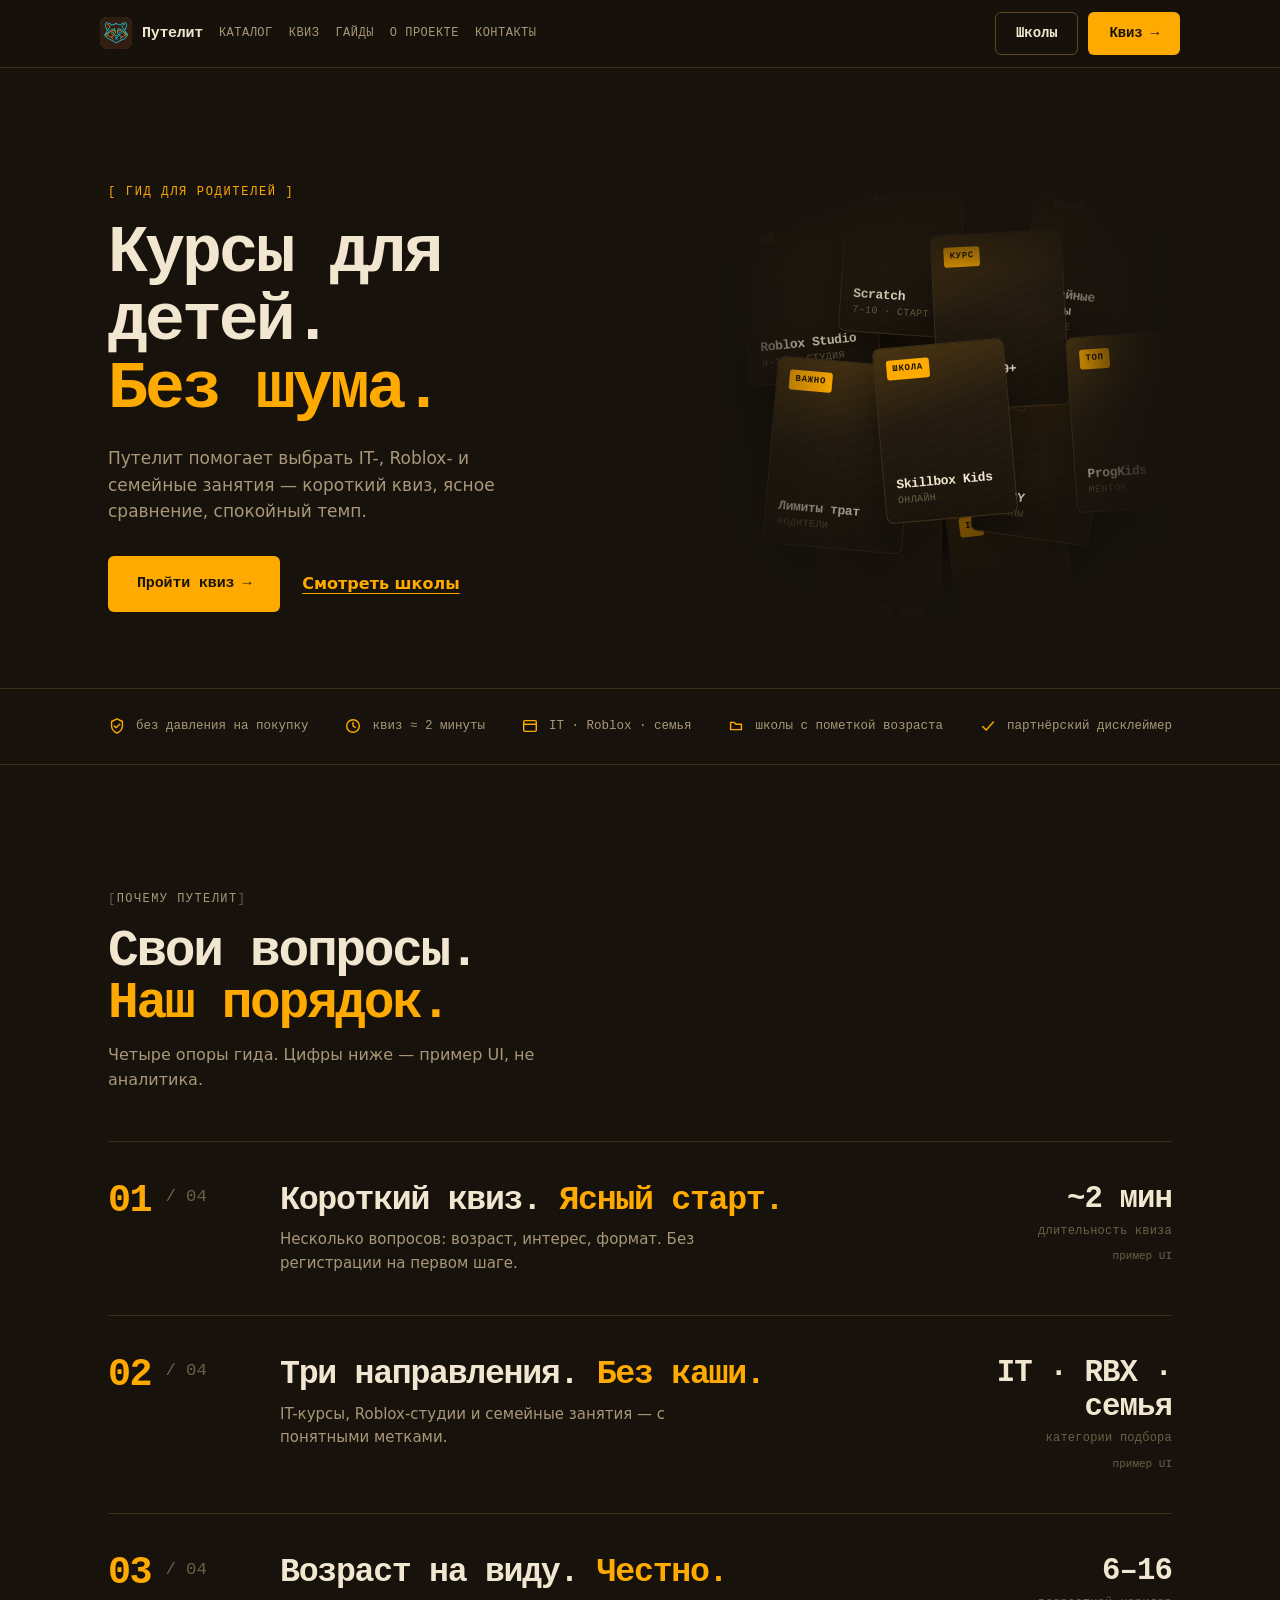
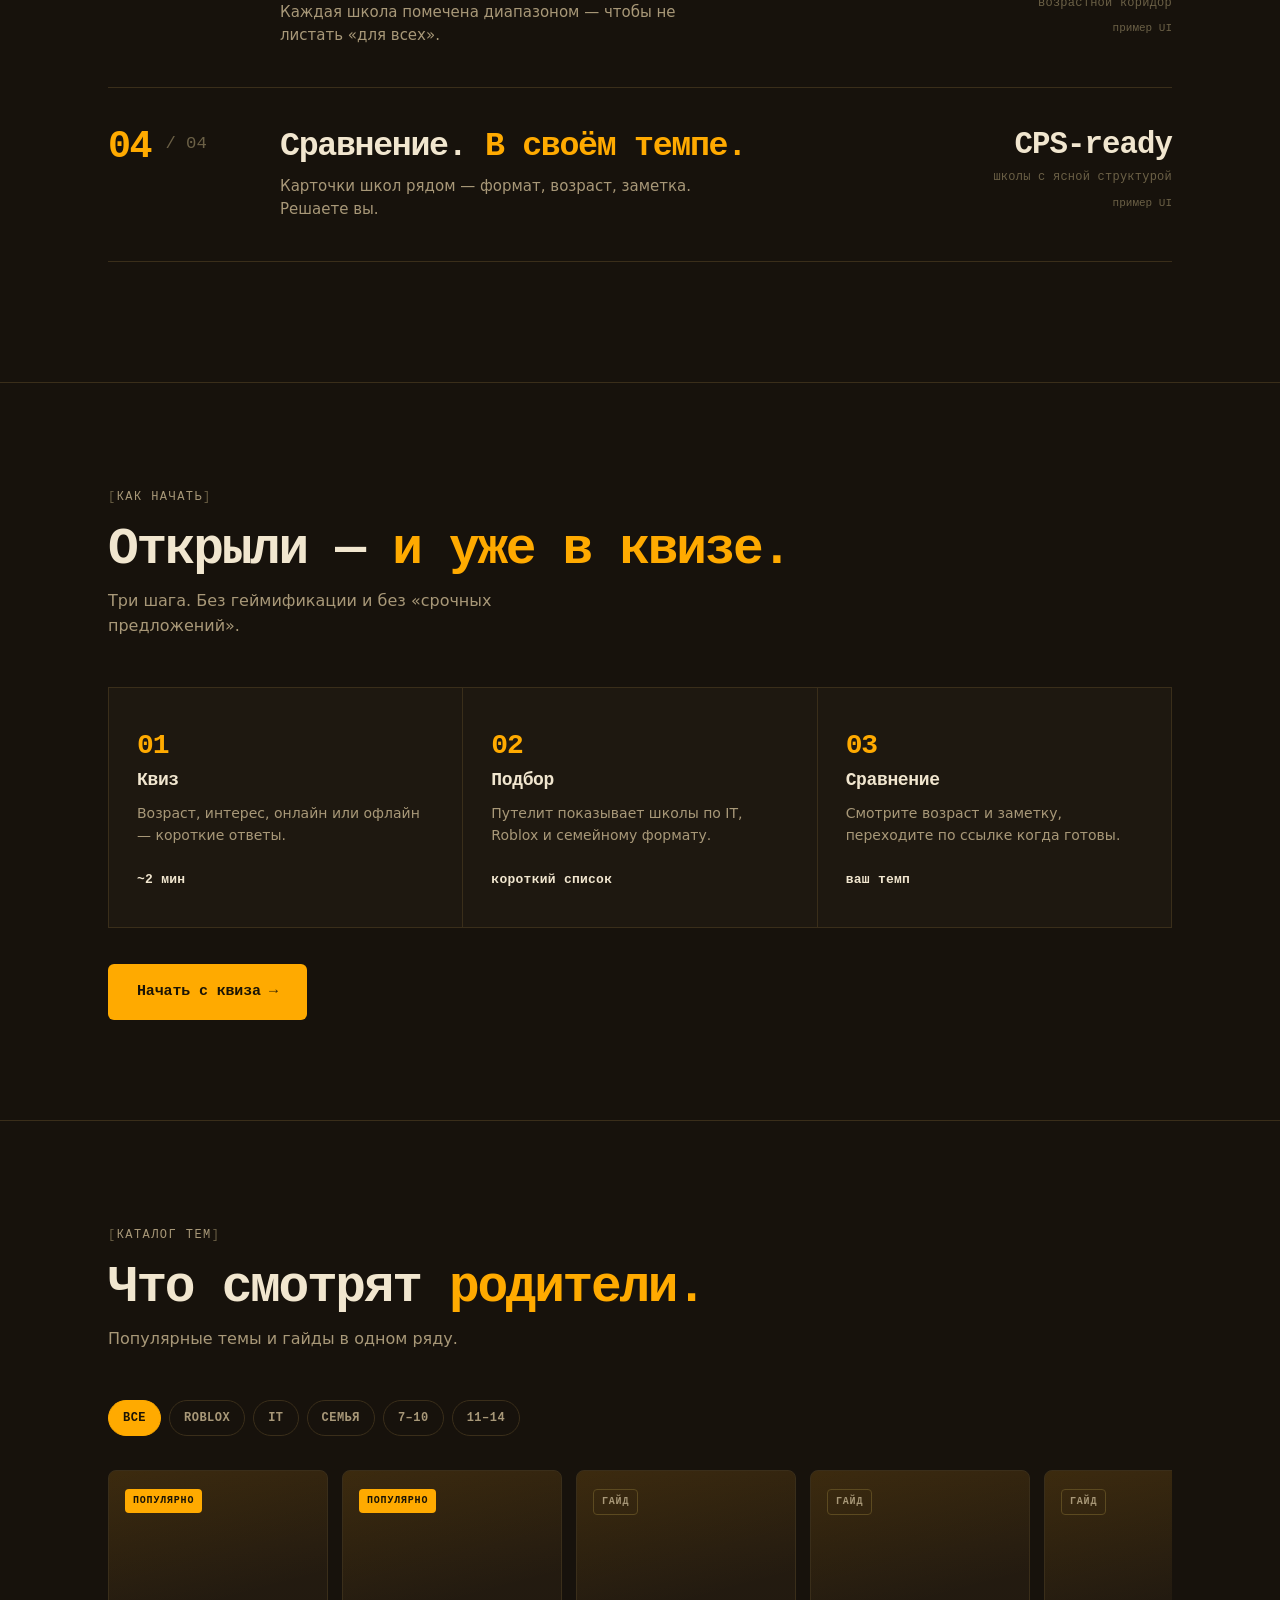
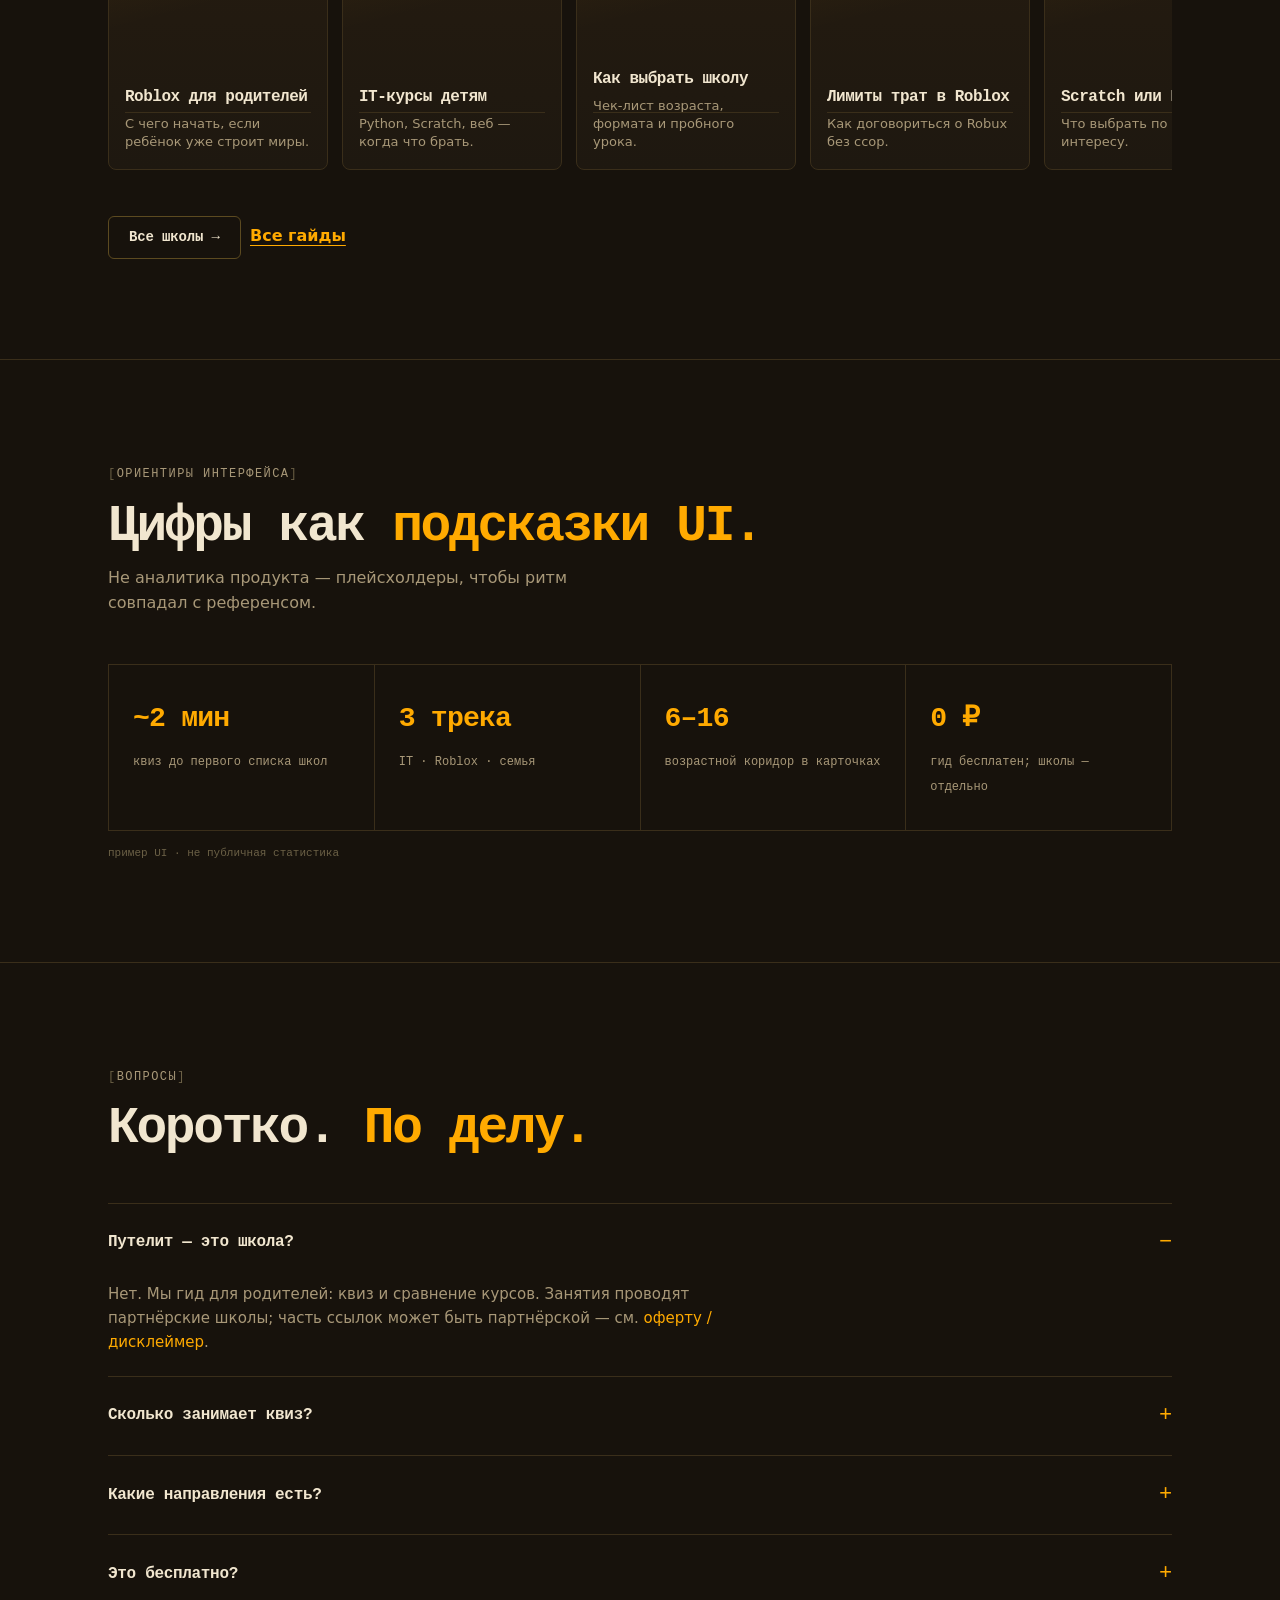
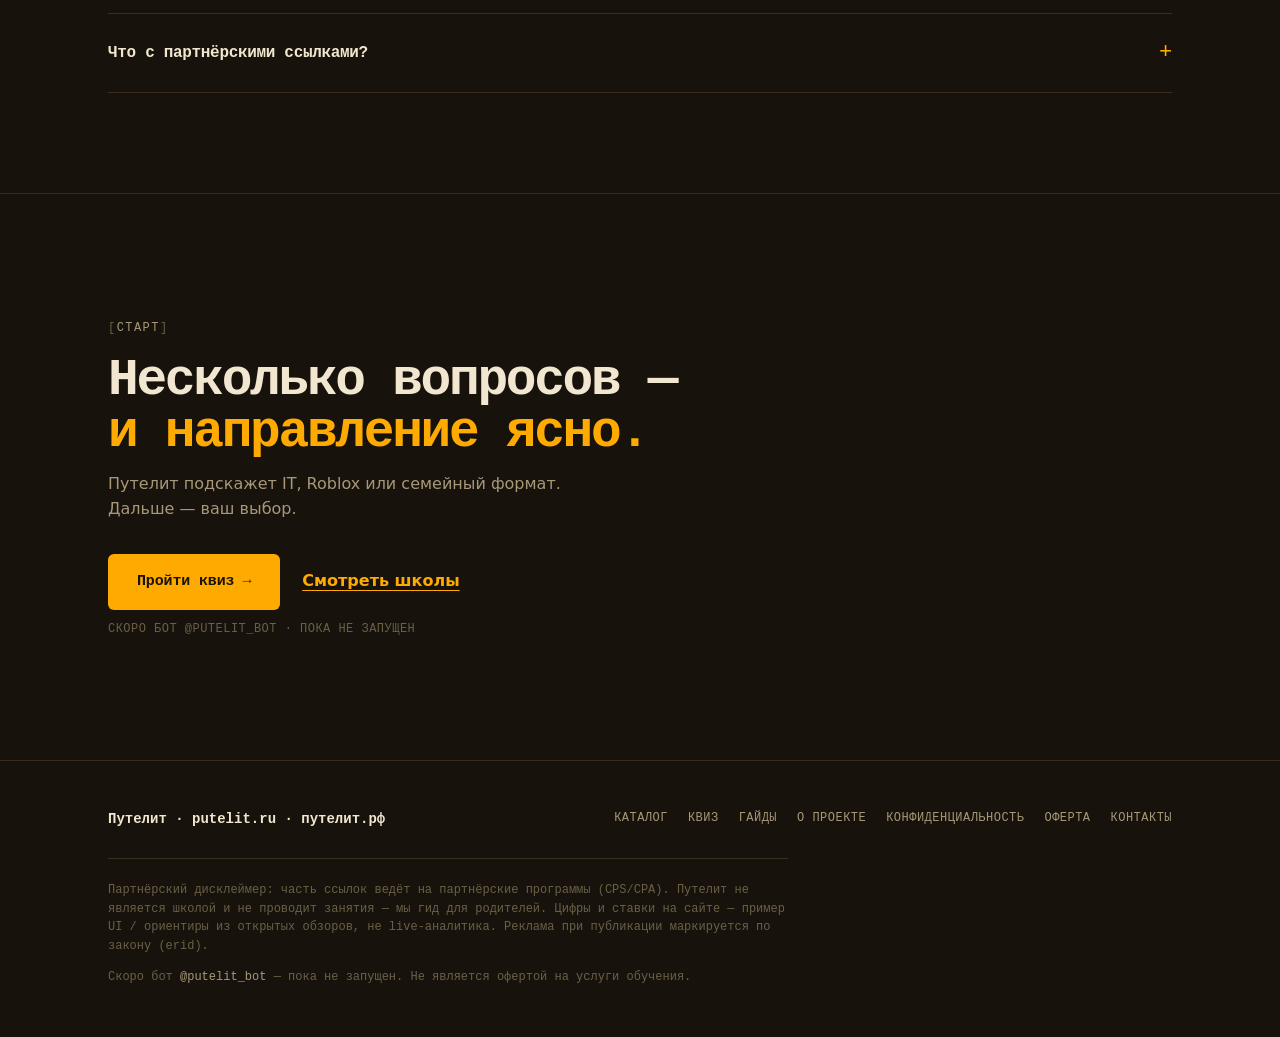
==== commit d85de6f2: "Меню в одну линию + логотип Путелит" ====
--- a/index.html
+++ b/index.html
@@ -18,11 +18,11 @@
 <a class="skip-link" href="#main">К содержанию</a>
 <header class="nav">
   <div class="nav-inner">
-    <a class="wordmark" href="index.html">
-      <img class="mascot mascot--nav" src="assets/mascot/compass-avatar.jpg" alt="" width="28" height="28" />
+    <a class="wordmark" href="index.html" aria-label="Путелит">
+      <img class="logo-mark" src="assets/brand/logo-mark.jpg" alt="" width="32" height="32" />
       Путелит
     </a>
-    <button class="nav-toggle" type="button" aria-label="Меню" aria-expanded="false"><span></span></button>
+    <button class="nav-toggle" type="button" aria-label="Меню" aria-expanded="false" hidden><span></span></button>
     <nav class="nav-links" aria-label="Основное меню">
       <a href="catalog.html">Каталог</a>
       <a href="quiz.html">Квиз</a>
--- a/css/main.css
+++ b/css/main.css
@@ -52,10 +52,11 @@
   .nav-inner {
     max-width: var(--max);
     margin: 0 auto;
-    padding: 14px 28px;
+    padding: 12px 20px;
     display: flex;
     align-items: center;
-    gap: 28px;
+    gap: 16px;
+    flex-wrap: nowrap;
   }
   .wordmark {
     display: inline-flex;
@@ -69,6 +70,22 @@
     text-decoration: none;
   }
   .wordmark:hover { color: var(--text); }
+
+  .logo-mark {
+    width: 32px;
+    height: 32px;
+    border-radius: 8px;
+    object-fit: cover;
+    flex-shrink: 0;
+    display: block;
+  }
+  .logo-wordmark {
+    height: 36px;
+    width: auto;
+    max-width: min(200px, 42vw);
+    object-fit: contain;
+    display: block;
+  }
   .wordmark-mark {
     width: 28px;
     height: 28px;
@@ -83,8 +100,12 @@
   }
   .nav-links {
     display: flex;
-    gap: 22px;
+    flex-direction: row;
+    flex-wrap: nowrap;
+    align-items: center;
+    gap: 16px;
     flex: 1;
+    min-width: 0;
   }
   .nav-links a {
     font-family: var(--font-mono);
@@ -94,6 +115,7 @@
     text-transform: uppercase;
     color: var(--muted);
     text-decoration: none;
+    white-space: nowrap;
   }
   .nav-links a:hover { color: var(--text); }
   .nav-actions { display: flex; align-items: center; gap: 10px; }
@@ -822,7 +844,6 @@
   }
 
   @media (max-width: 900px) {
-    .nav-links { display: none; }
     .hero { padding: 64px 0 40px; }
     .hero-grid { grid-template-columns: 1fr; gap: 36px; }
     .hero-wall { height: 340px; min-height: 300px; }
@@ -1074,19 +1095,35 @@
 .skip-link:focus { left: 12px; top: 12px; }
 
 @media (max-width: 900px) {
-  .nav-toggle { display: inline-flex; }
+  .nav-toggle { display: none !important; }
+  .nav-inner {
+    position: relative;
+    flex-wrap: nowrap;
+    gap: 10px;
+    padding: 10px 12px;
+  }
+  .nav-links,
   .nav-links.is-open {
-    display: flex;
-    flex-direction: column;
-    position: absolute;
-    top: 100%;
-    left: 0; right: 0;
-    background: rgba(23,18,12,.98);
-    border-bottom: 1px solid var(--border);
-    padding: 16px 28px 24px;
-    gap: 16px;
-  }
-  .nav-inner { position: relative; flex-wrap: wrap; }
+    display: flex !important;
+    flex-direction: row;
+    flex-wrap: nowrap;
+    align-items: center;
+    position: static;
+    background: transparent;
+    border: 0;
+    padding: 0;
+    gap: 10px;
+    overflow-x: auto;
+    -webkit-overflow-scrolling: touch;
+    scrollbar-width: none;
+  }
+  .nav-links::-webkit-scrollbar { display: none; }
+  .nav-links a { font-size: 11px; letter-spacing: .02em; }
+  .nav-actions { flex-shrink: 0; gap: 6px; }
+  .nav-actions .btn-ghost { display: none; }
+  .nav-actions .btn { padding: 8px 12px; font-size: 12px; }
+  .wordmark { gap: 8px; font-size: 13px; flex-shrink: 0; }
+  .logo-mark { width: 28px; height: 28px; }
   .contact-grid { grid-template-columns: 1fr; }
   .quiz-box { padding: 24px 18px; }
 }
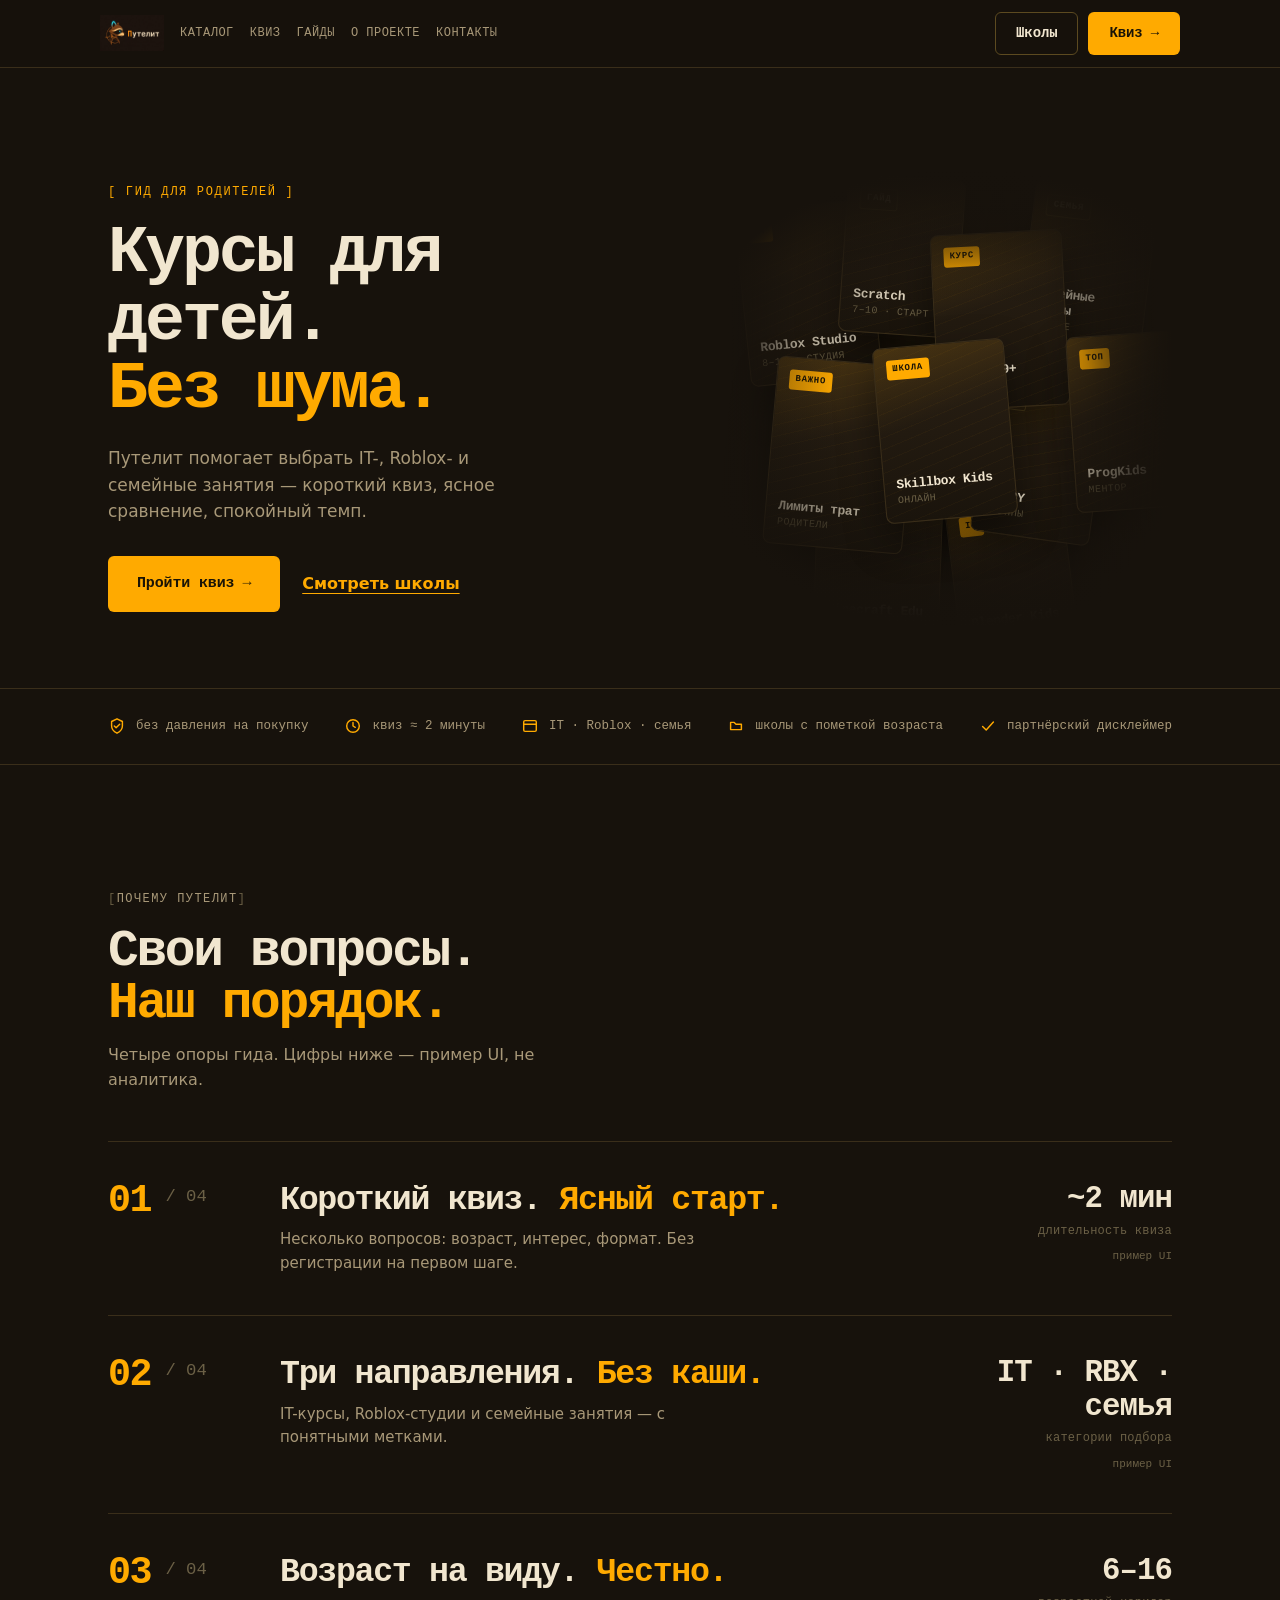
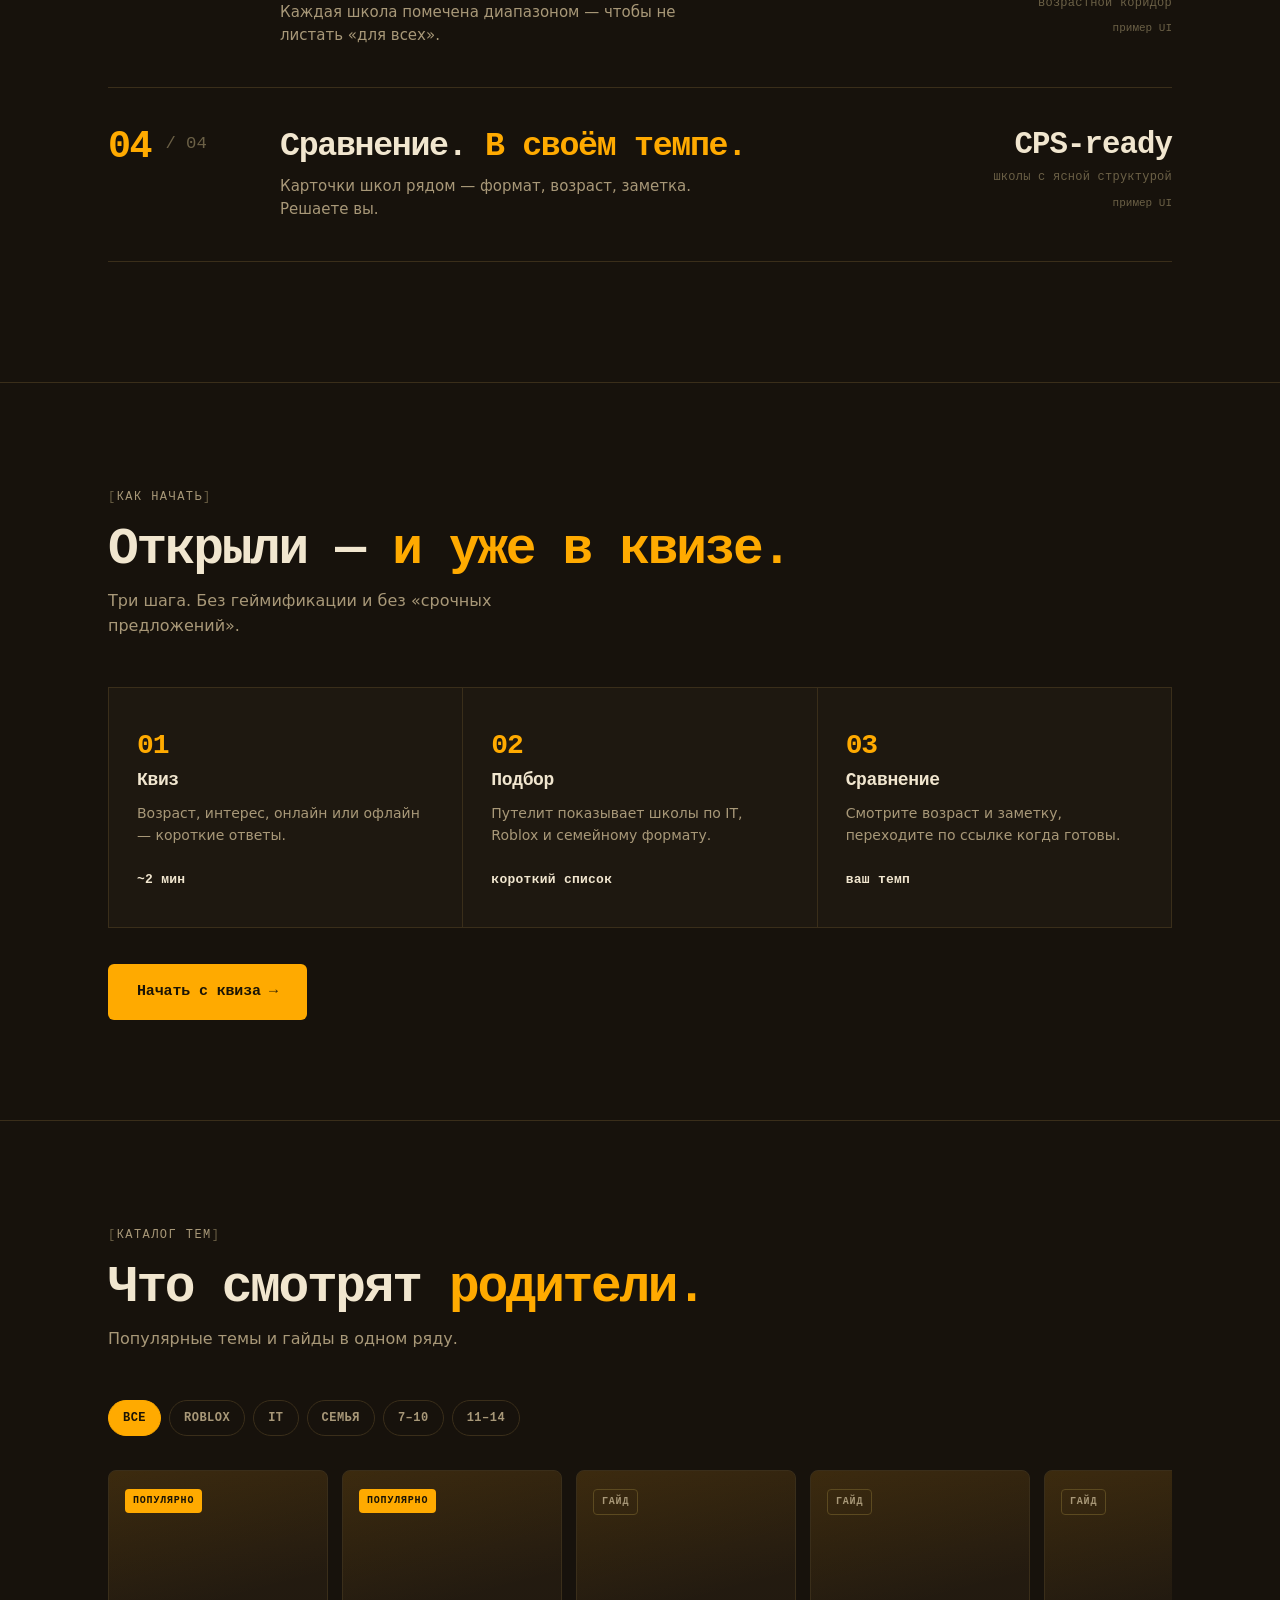
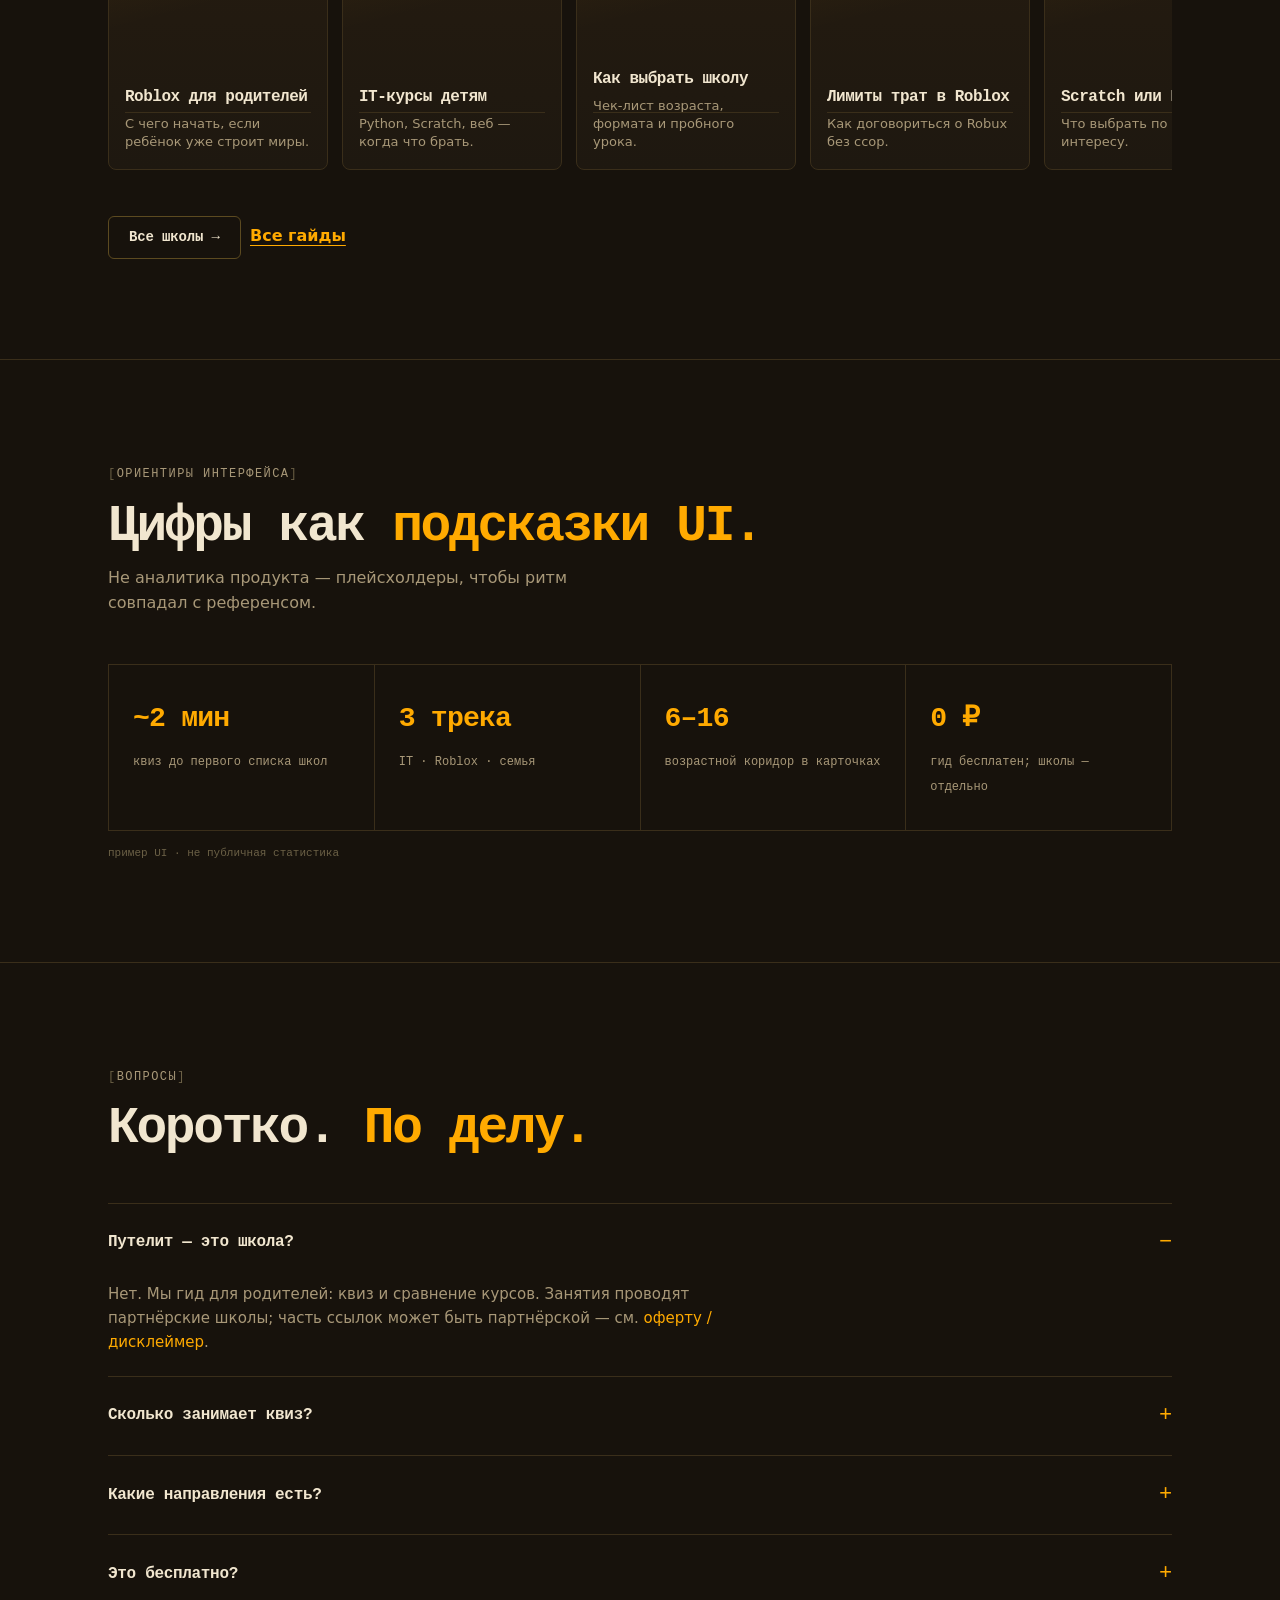
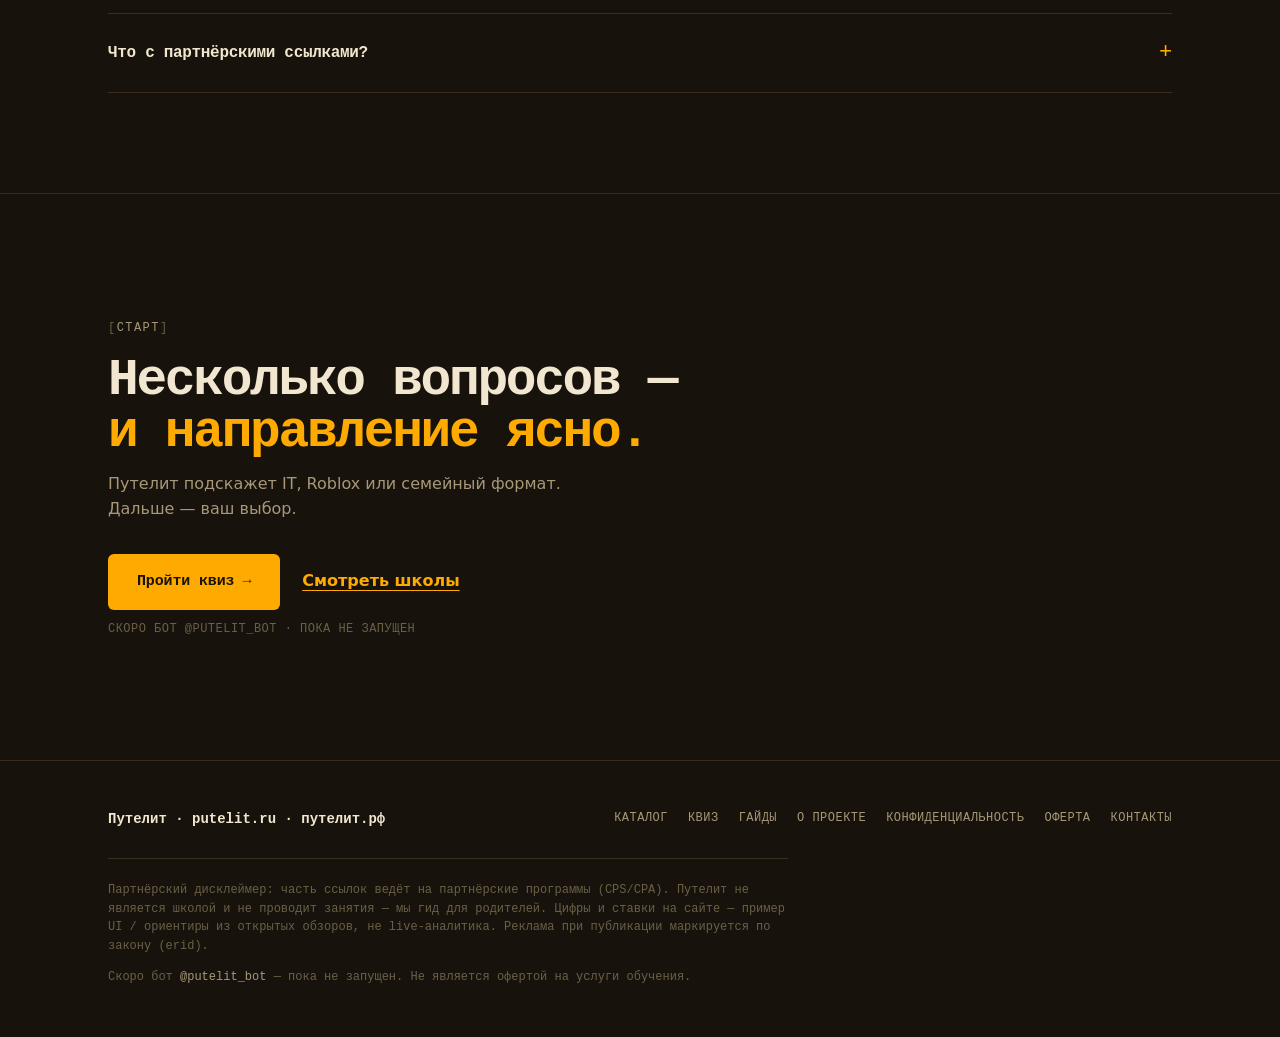
==== commit b3e46d02: "Логотип: профиль енота Компас (вариант 16)" ====
--- a/index.html
+++ b/index.html
@@ -19,8 +19,7 @@
 <header class="nav">
   <div class="nav-inner">
     <a class="wordmark" href="index.html" aria-label="Путелит">
-      <img class="logo-mark" src="assets/brand/logo-mark.jpg" alt="" width="32" height="32" />
-      Путелит
+      <img class="logo-wordmark" src="assets/brand/logo-header.jpg" alt="Путелит" height="36" />
     </a>
     <button class="nav-toggle" type="button" aria-label="Меню" aria-expanded="false" hidden><span></span></button>
     <nav class="nav-links" aria-label="Основное меню">
--- a/css/main.css
+++ b/css/main.css
@@ -1124,6 +1124,7 @@
   .nav-actions .btn { padding: 8px 12px; font-size: 12px; }
   .wordmark { gap: 8px; font-size: 13px; flex-shrink: 0; }
   .logo-mark { width: 28px; height: 28px; }
+  .logo-wordmark { height: 28px; max-width: min(160px, 38vw); }
   .contact-grid { grid-template-columns: 1fr; }
   .quiz-box { padding: 24px 18px; }
 }
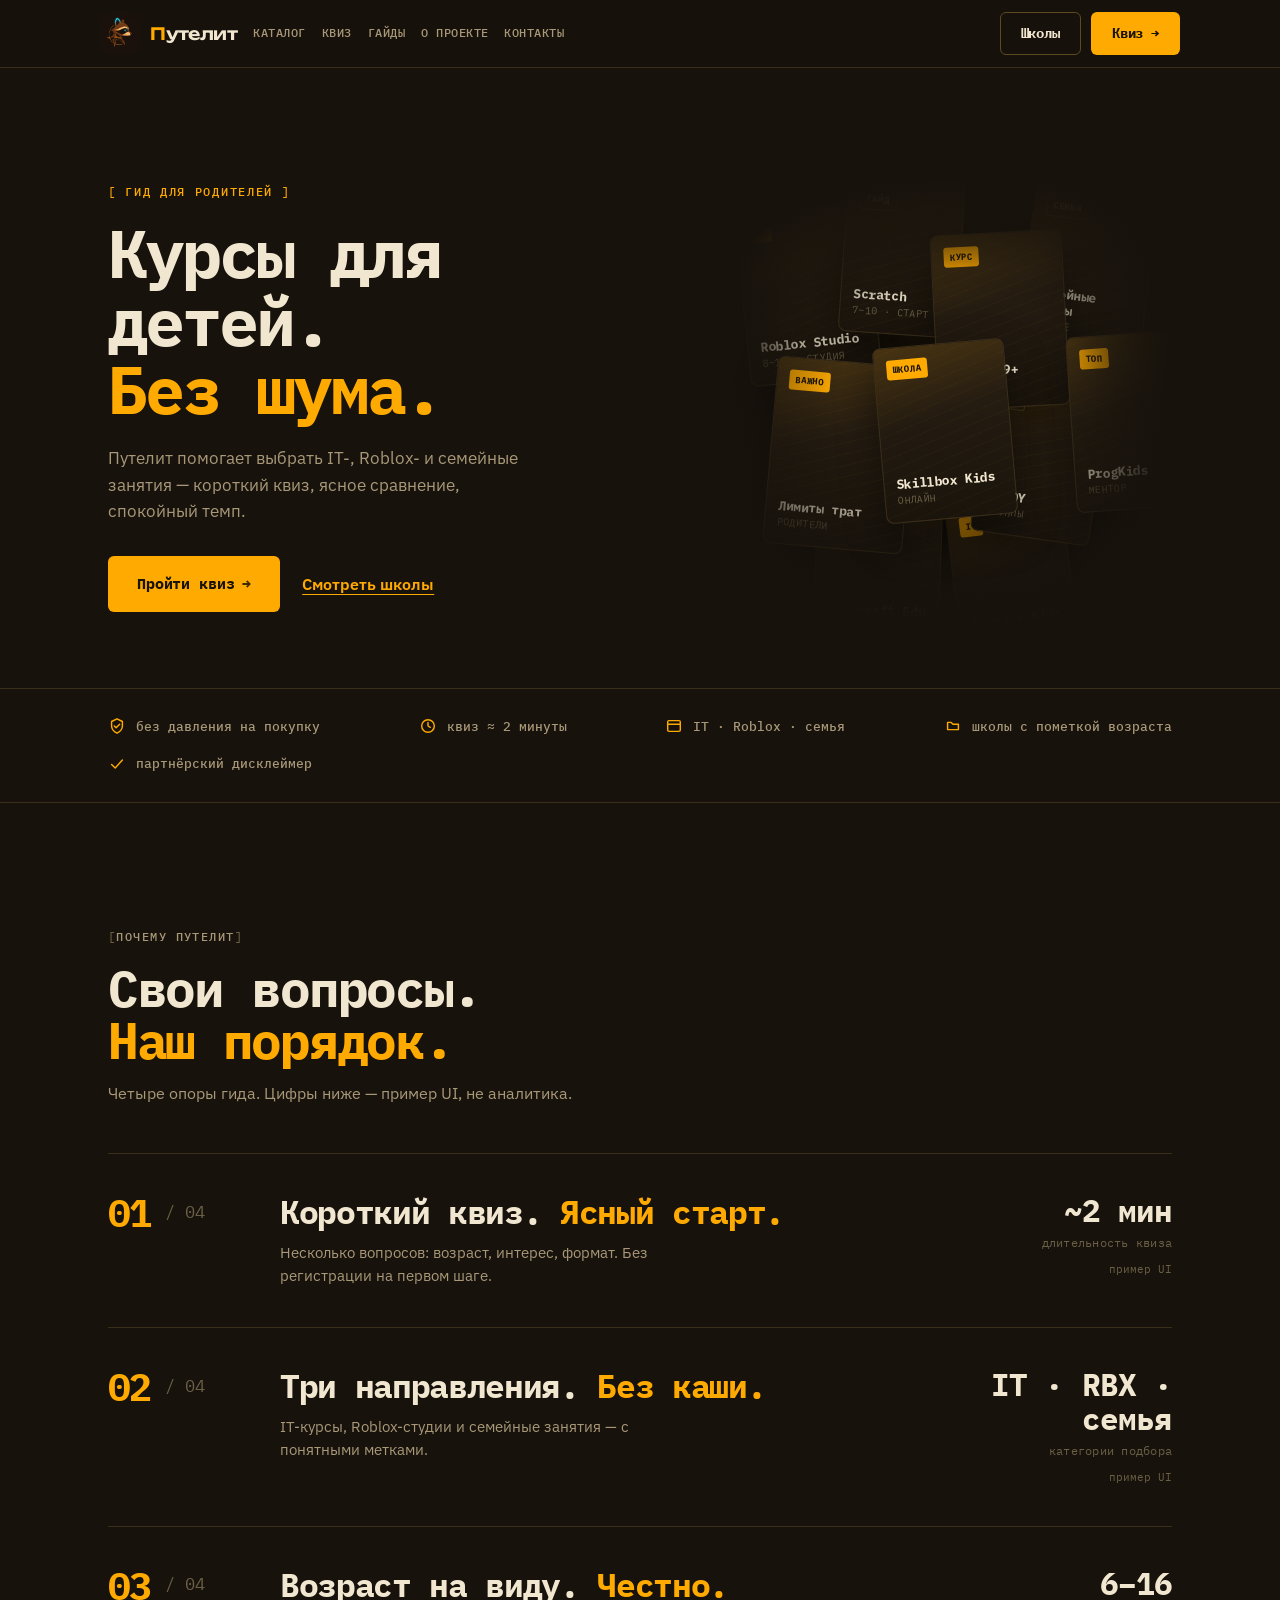
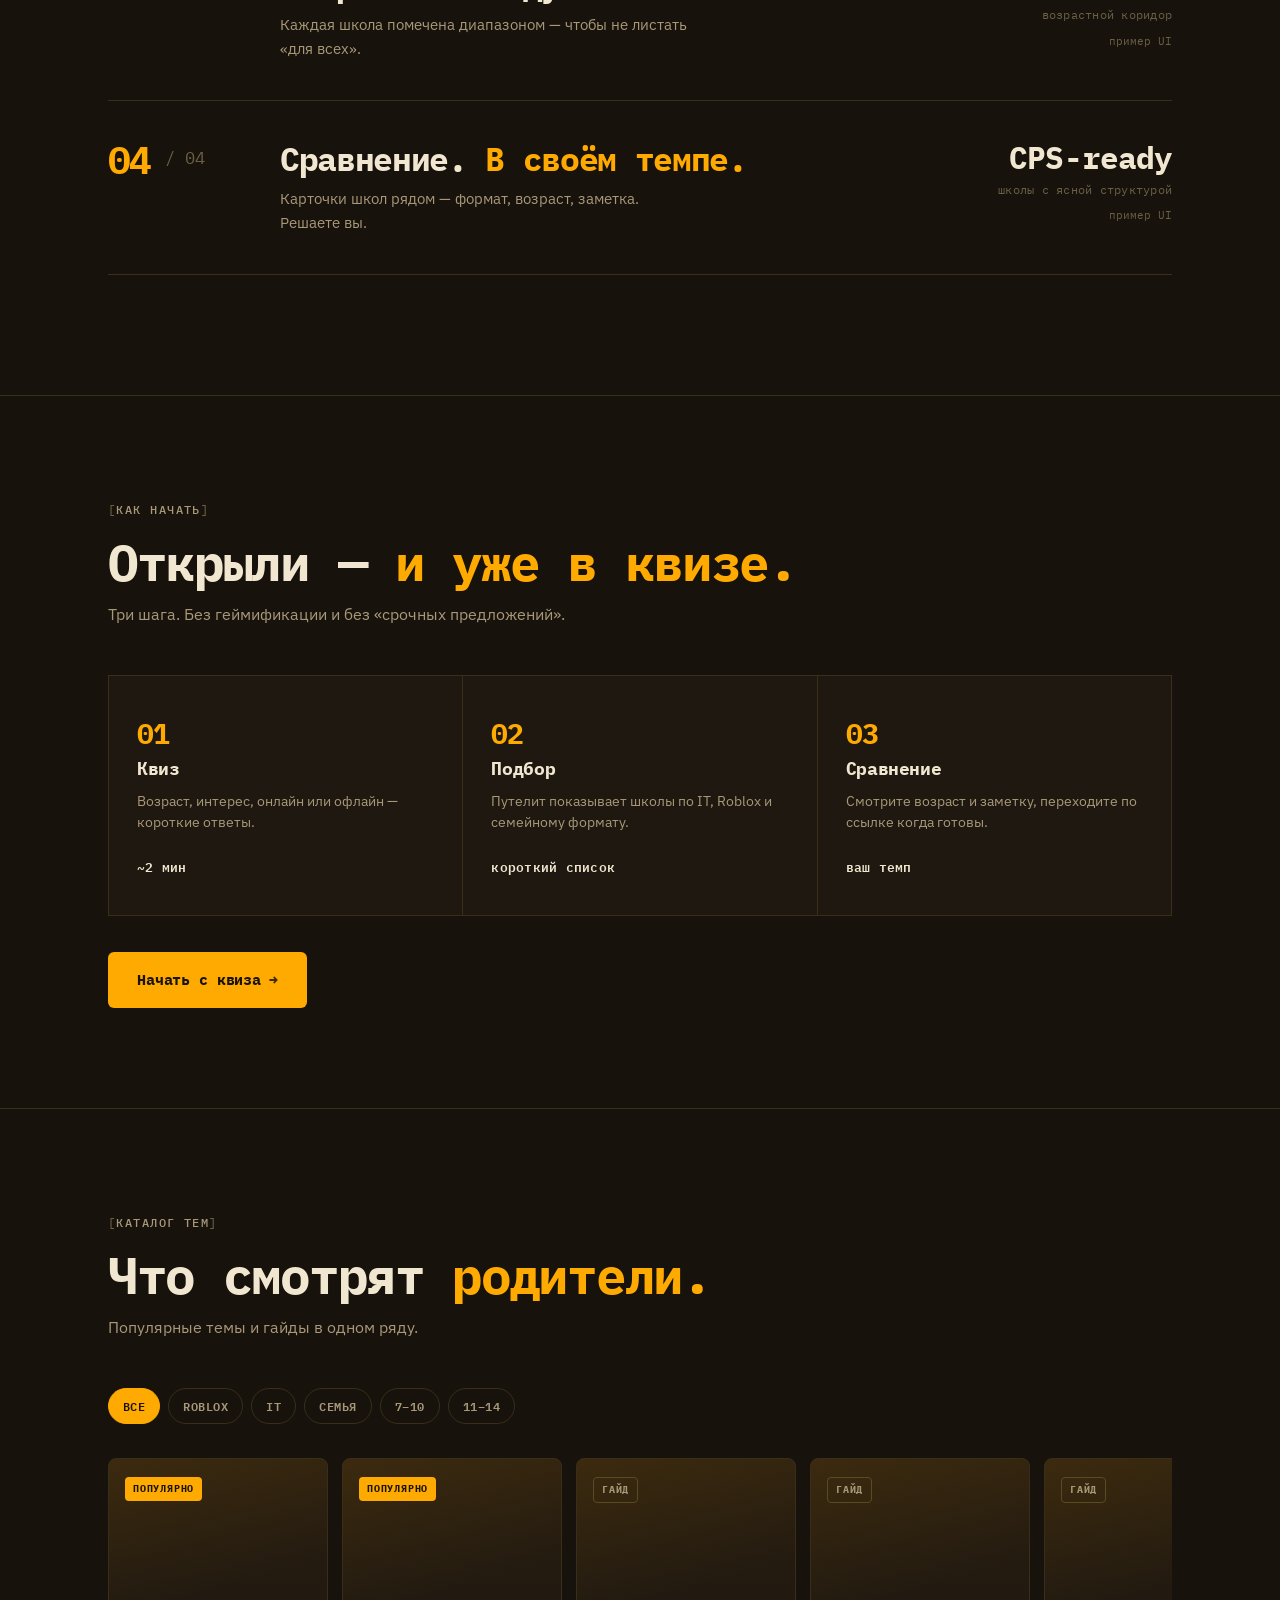
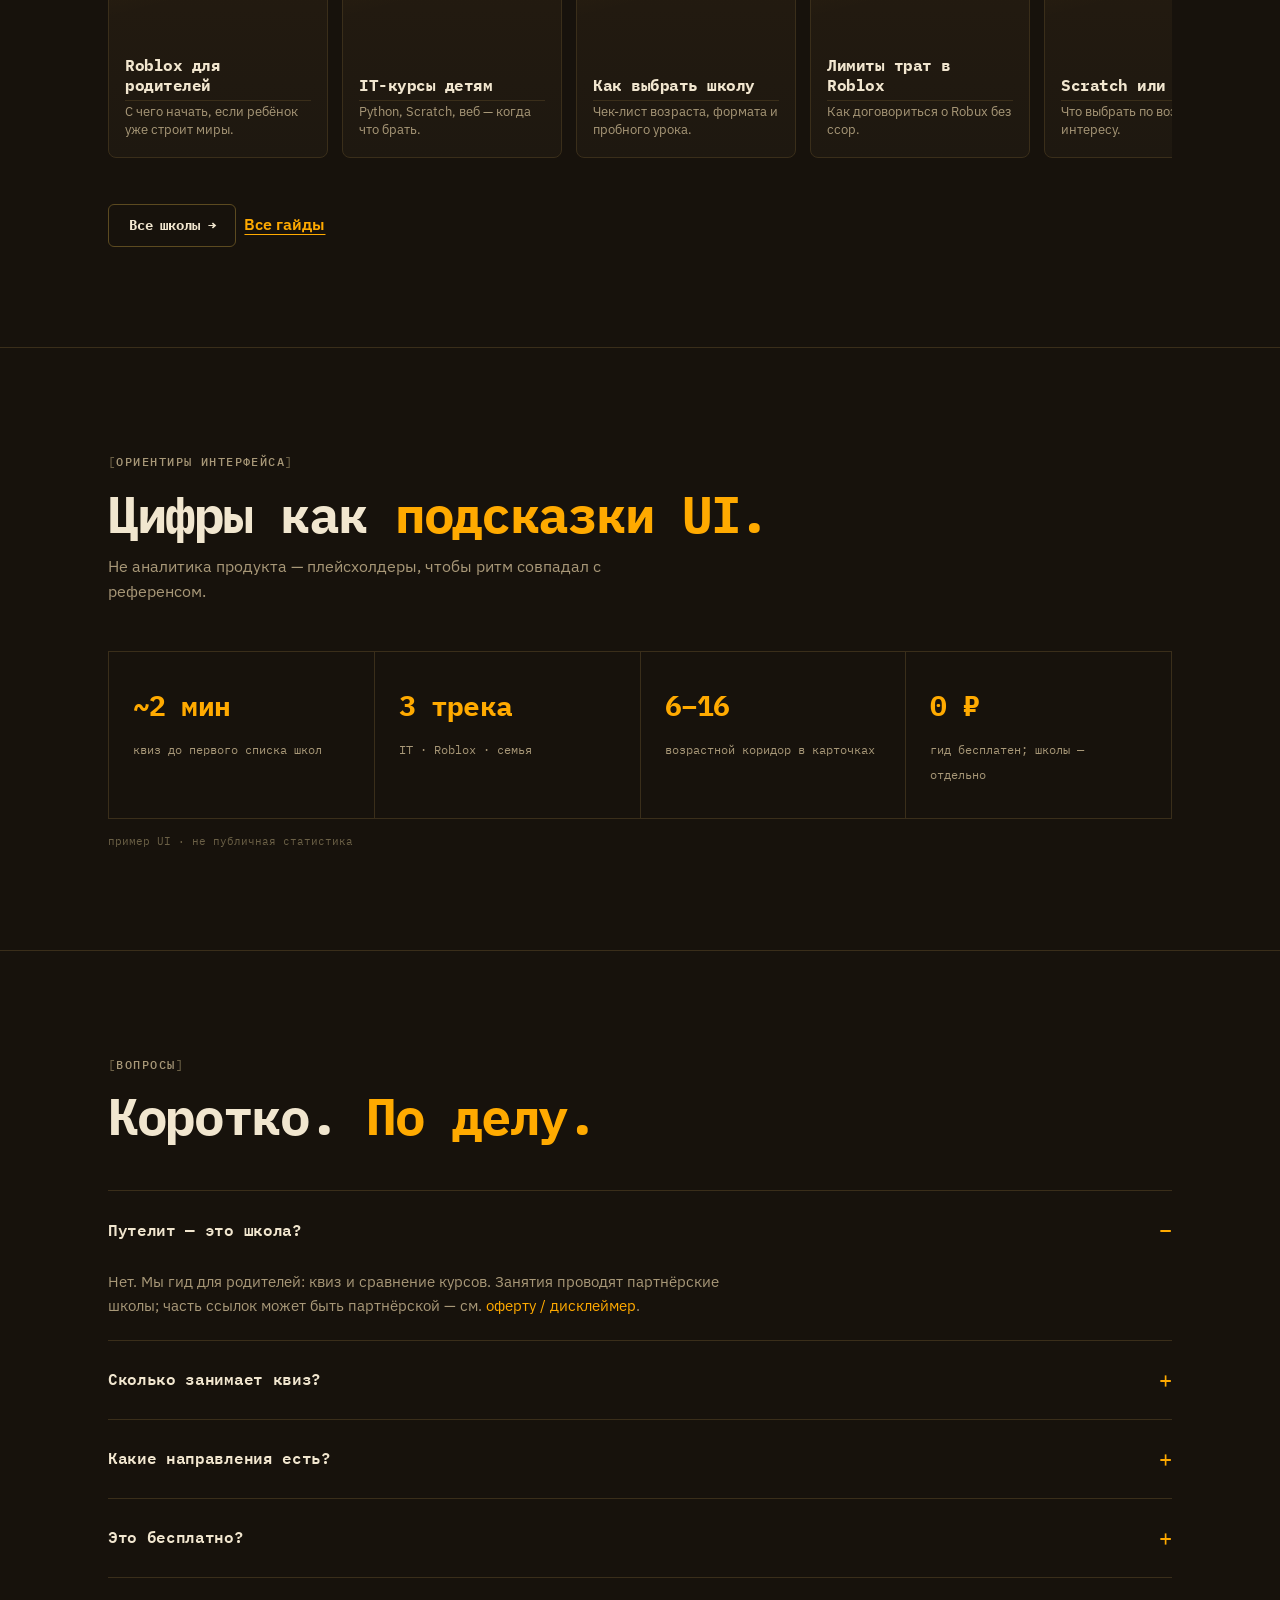
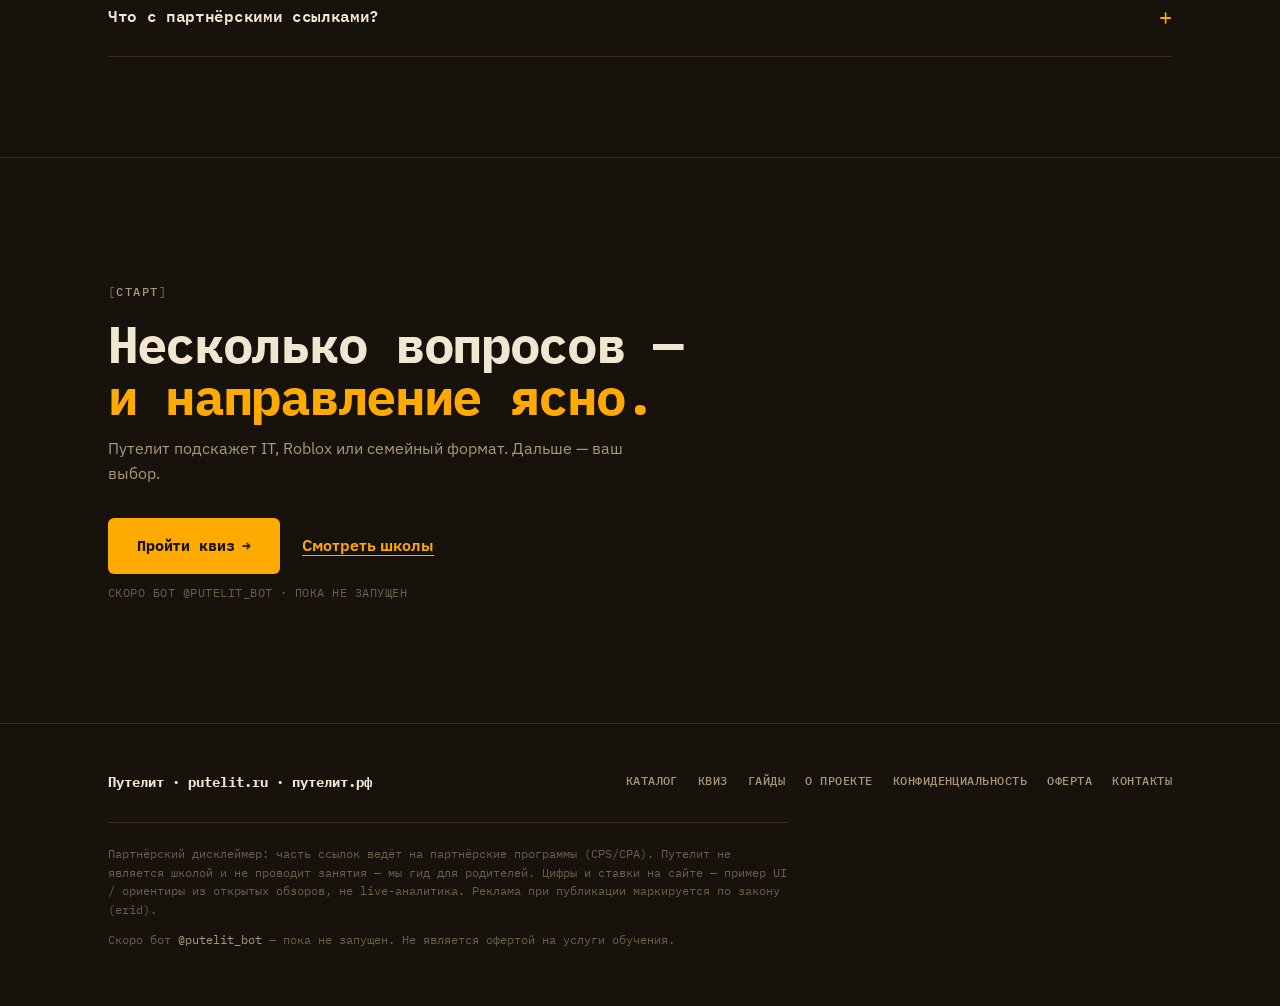
==== commit f7e138e7: "Логотип: енот без надписи снизу, шрифт Unbounded" ====
--- a/index.html
+++ b/index.html
@@ -11,6 +11,9 @@
 <meta property="og:type" content="website" />
 <meta property="og:locale" content="ru_RU" />
 <link rel="icon" href="assets/chrysolite-og.png" type="image/png" />
+<link rel="preconnect" href="https://fonts.googleapis.com" />
+<link rel="preconnect" href="https://fonts.gstatic.com" crossorigin />
+<link href="https://fonts.googleapis.com/css2?family=IBM+Plex+Mono:wght@400;500;700&family=IBM+Plex+Sans:wght@400;500;600;700&family=Unbounded:wght@500;600;700&display=swap" rel="stylesheet" />
 <link rel="stylesheet" href="css/main.css" />
 
 </head>
@@ -18,8 +21,9 @@
 <a class="skip-link" href="#main">К содержанию</a>
 <header class="nav">
   <div class="nav-inner">
-    <a class="wordmark" href="index.html" aria-label="Путелит">
-      <img class="logo-wordmark" src="assets/brand/logo-header.jpg" alt="Путелит" height="36" />
+        <a class="wordmark" href="index.html" aria-label="Путелит">
+      <img class="logo-mark" src="assets/brand/logo-mark-profile.jpg" alt="" width="40" height="40" />
+      <span class="wordmark-name">Путелит</span>
     </a>
     <button class="nav-toggle" type="button" aria-label="Меню" aria-expanded="false" hidden><span></span></button>
     <nav class="nav-links" aria-label="Основное меню">
--- a/css/main.css
+++ b/css/main.css
@@ -14,6 +14,7 @@
     --on-accent: #1A1406;
     --font: "IBM Plex Sans", ui-sans-serif, system-ui, sans-serif;
     --font-mono: "IBM Plex Mono", "JetBrains Mono", ui-monospace, monospace;
+    --font-brand: "Unbounded", "Manrope", var(--font);
     --max: 1120px;
     --radius: 6px;
   }
@@ -62,19 +63,29 @@
     display: inline-flex;
     align-items: center;
     gap: 10px;
-    font-family: var(--font-mono);
-    font-weight: 700;
-    font-size: 15px;
-    letter-spacing: -0.02em;
+    font-family: var(--font-brand);
+    font-weight: 600;
+    font-size: 17px;
+    letter-spacing: -0.03em;
     color: var(--text);
     text-decoration: none;
+    flex-shrink: 0;
   }
   .wordmark:hover { color: var(--text); }
+  .wordmark-name {
+    font-family: var(--font-brand);
+    font-weight: 600;
+    letter-spacing: -0.03em;
+    line-height: 1;
+  }
+  .wordmark-name::first-letter {
+    color: var(--accent);
+  }
 
   .logo-mark {
-    width: 32px;
-    height: 32px;
-    border-radius: 8px;
+    width: 40px;
+    height: 40px;
+    border-radius: 10px;
     object-fit: cover;
     flex-shrink: 0;
     display: block;
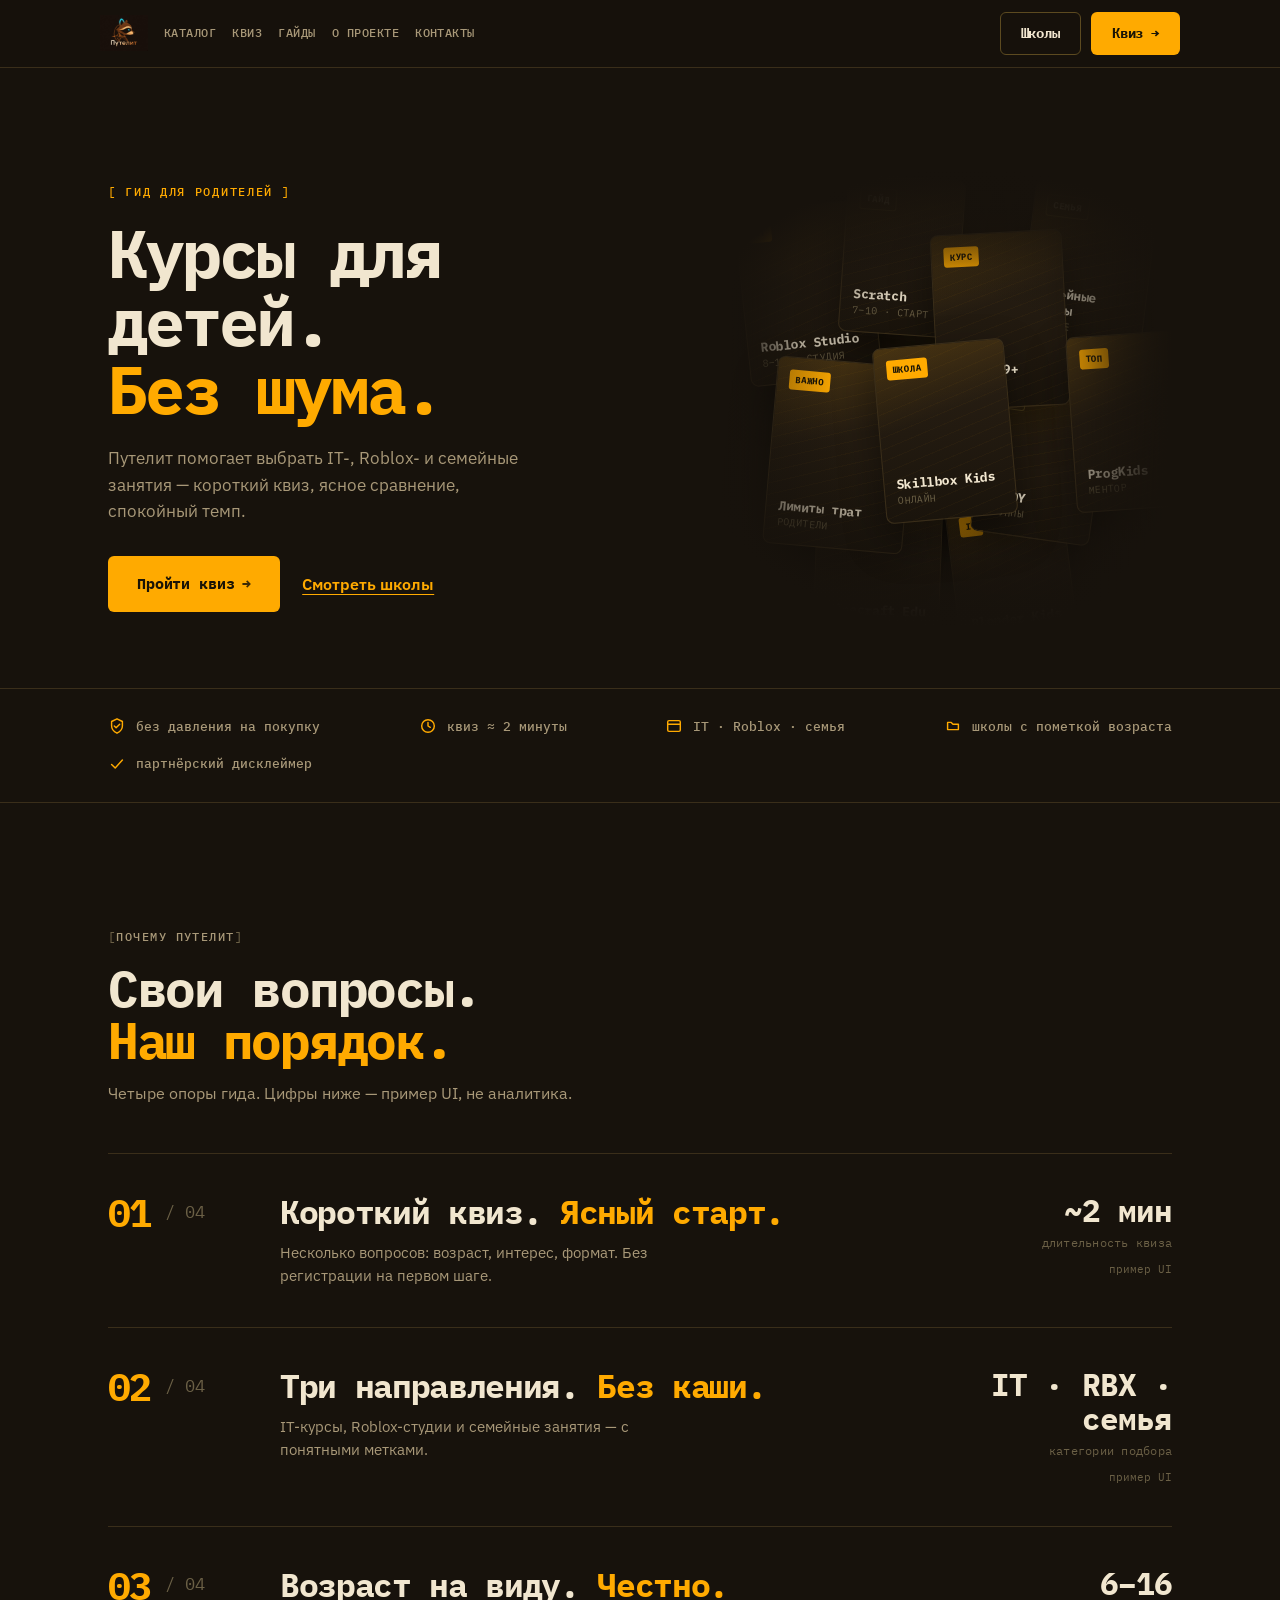
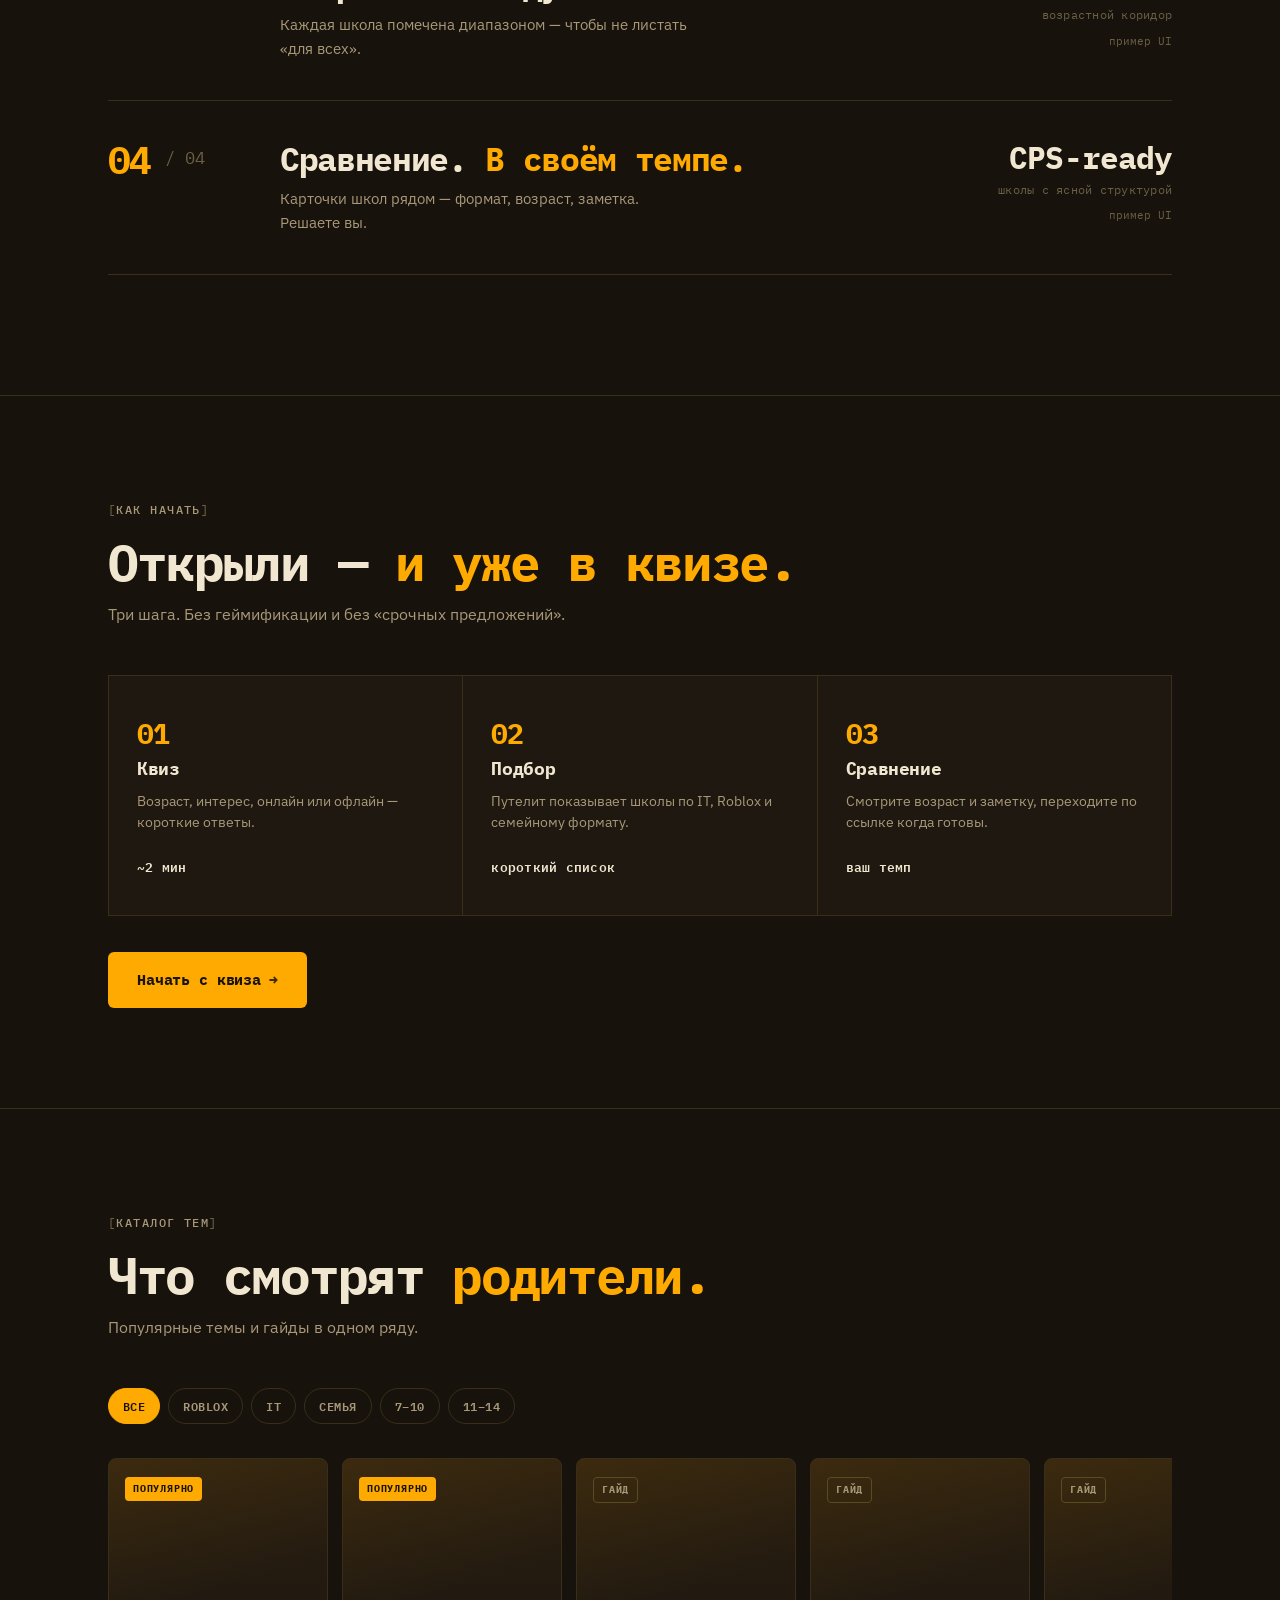
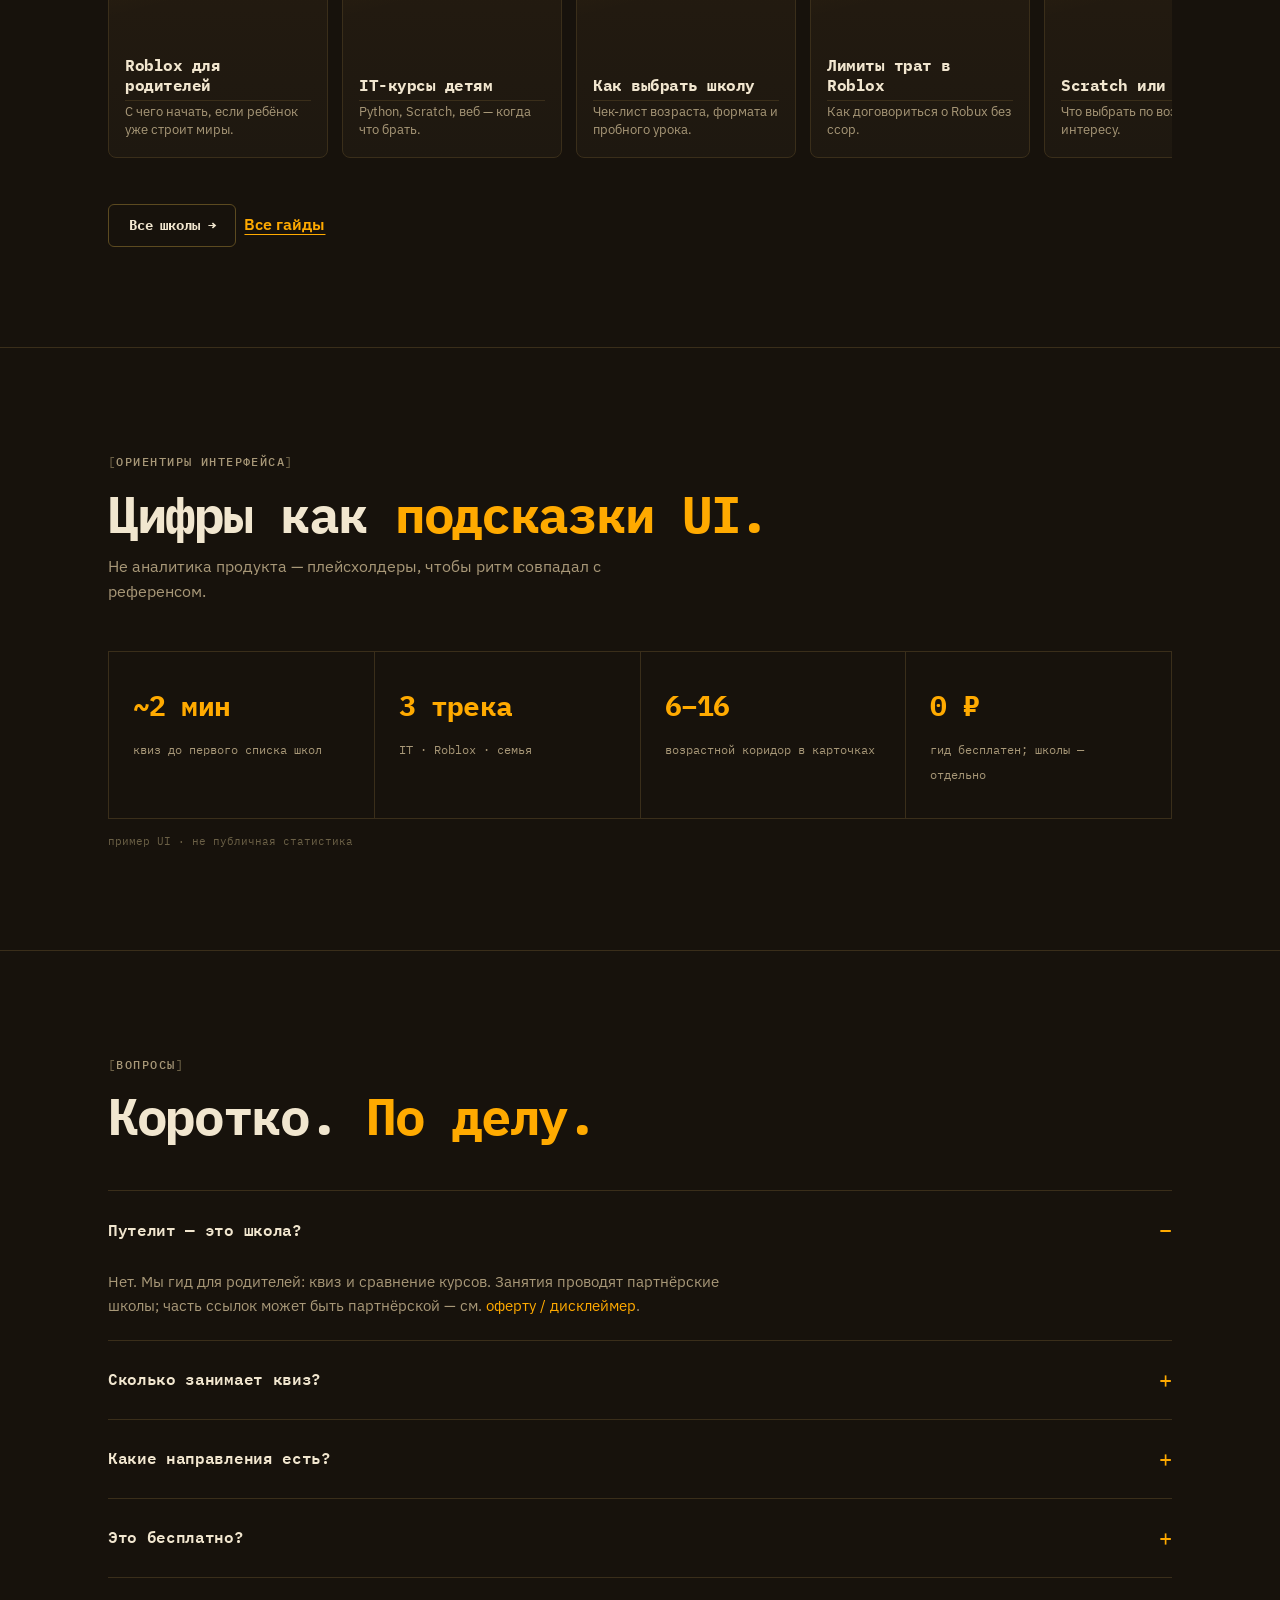
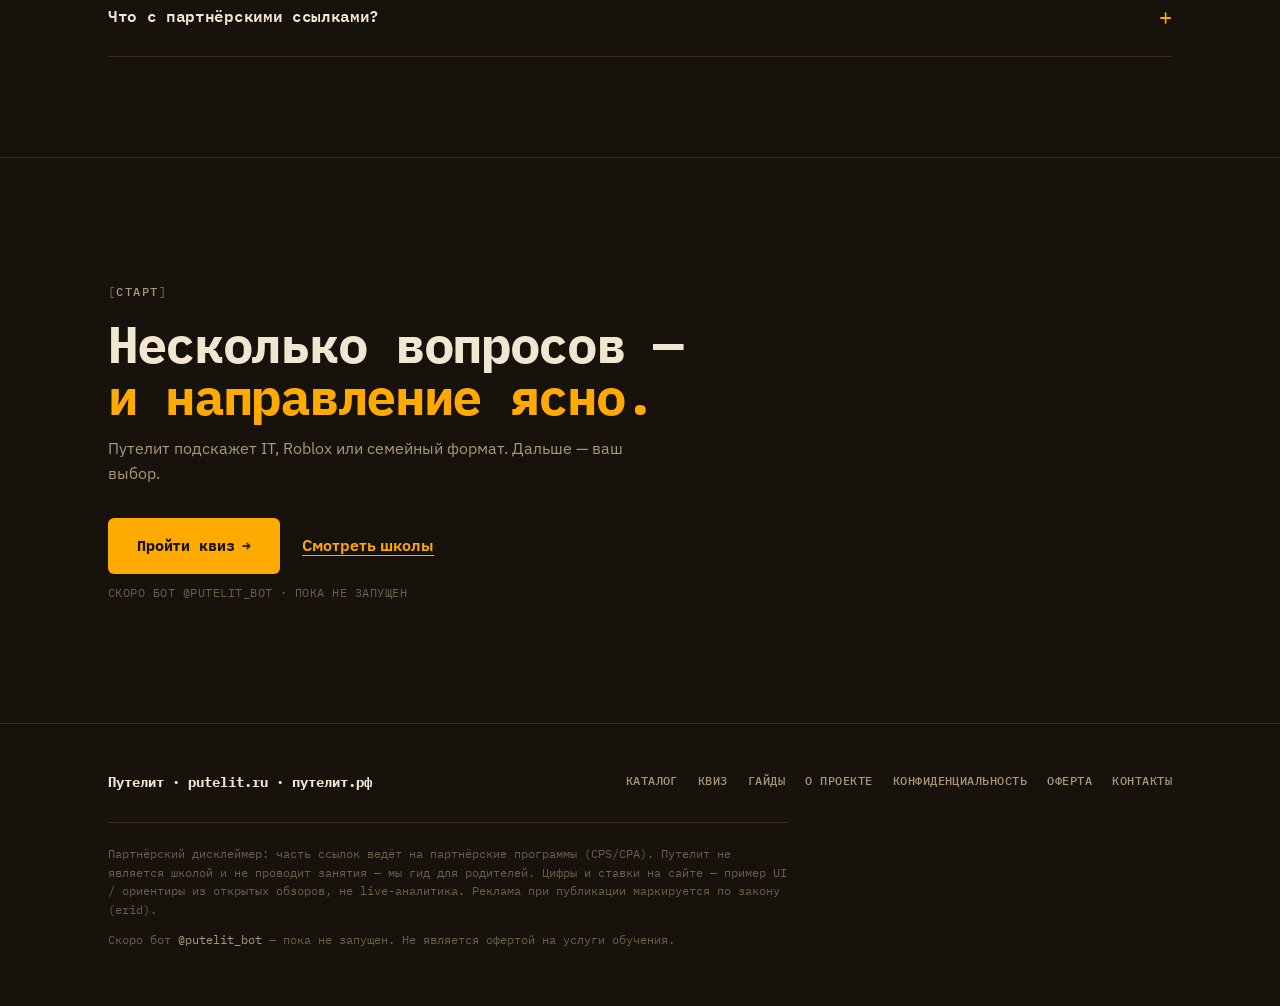
==== commit 65dfc774: "Логотип: макет D — текст у нижней границы значка" ====
--- a/index.html
+++ b/index.html
@@ -21,9 +21,8 @@
 <a class="skip-link" href="#main">К содержанию</a>
 <header class="nav">
   <div class="nav-inner">
-        <a class="wordmark" href="index.html" aria-label="Путелит">
-      <img class="logo-mark" src="assets/brand/logo-mark-profile.jpg" alt="" width="40" height="40" />
-      <span class="wordmark-name">Путелит</span>
+            <a class="wordmark" href="index.html" aria-label="Путелит">
+      <img class="logo-wordmark logo-wordmark--d" src="assets/brand/logo-header.jpg" alt="Путелит" height="48" />
     </a>
     <button class="nav-toggle" type="button" aria-label="Меню" aria-expanded="false" hidden><span></span></button>
     <nav class="nav-links" aria-label="Основное меню">
--- a/css/main.css
+++ b/css/main.css
@@ -62,24 +62,34 @@
   .wordmark {
     display: inline-flex;
     align-items: center;
-    gap: 10px;
-    font-family: var(--font-brand);
-    font-weight: 600;
-    font-size: 17px;
-    letter-spacing: -0.03em;
+    gap: 0;
     color: var(--text);
     text-decoration: none;
     flex-shrink: 0;
+    line-height: 1;
   }
   .wordmark:hover { color: var(--text); }
+  .logo-wordmark--d {
+    height: 48px;
+    width: auto;
+    max-width: min(220px, 48vw);
+    object-fit: contain;
+    display: block;
+  }
   .wordmark-name {
     font-family: var(--font-brand);
     font-weight: 600;
+    font-size: 15px;
     letter-spacing: -0.03em;
     line-height: 1;
+    white-space: nowrap;
   }
   .wordmark-name::first-letter {
     color: var(--accent);
+  }
+  .wordmark .logo-mark {
+    width: 40px;
+    height: 40px;
   }
 
   .logo-mark {
@@ -1133,8 +1143,7 @@
   .nav-actions { flex-shrink: 0; gap: 6px; }
   .nav-actions .btn-ghost { display: none; }
   .nav-actions .btn { padding: 8px 12px; font-size: 12px; }
-  .wordmark { gap: 8px; font-size: 13px; flex-shrink: 0; }
-  .logo-mark { width: 28px; height: 28px; }
+  .logo-wordmark--d { height: 40px; max-width: min(180px, 46vw); }
   .logo-wordmark { height: 28px; max-width: min(160px, 38vw); }
   .contact-grid { grid-template-columns: 1fr; }
   .quiz-box { padding: 24px 18px; }
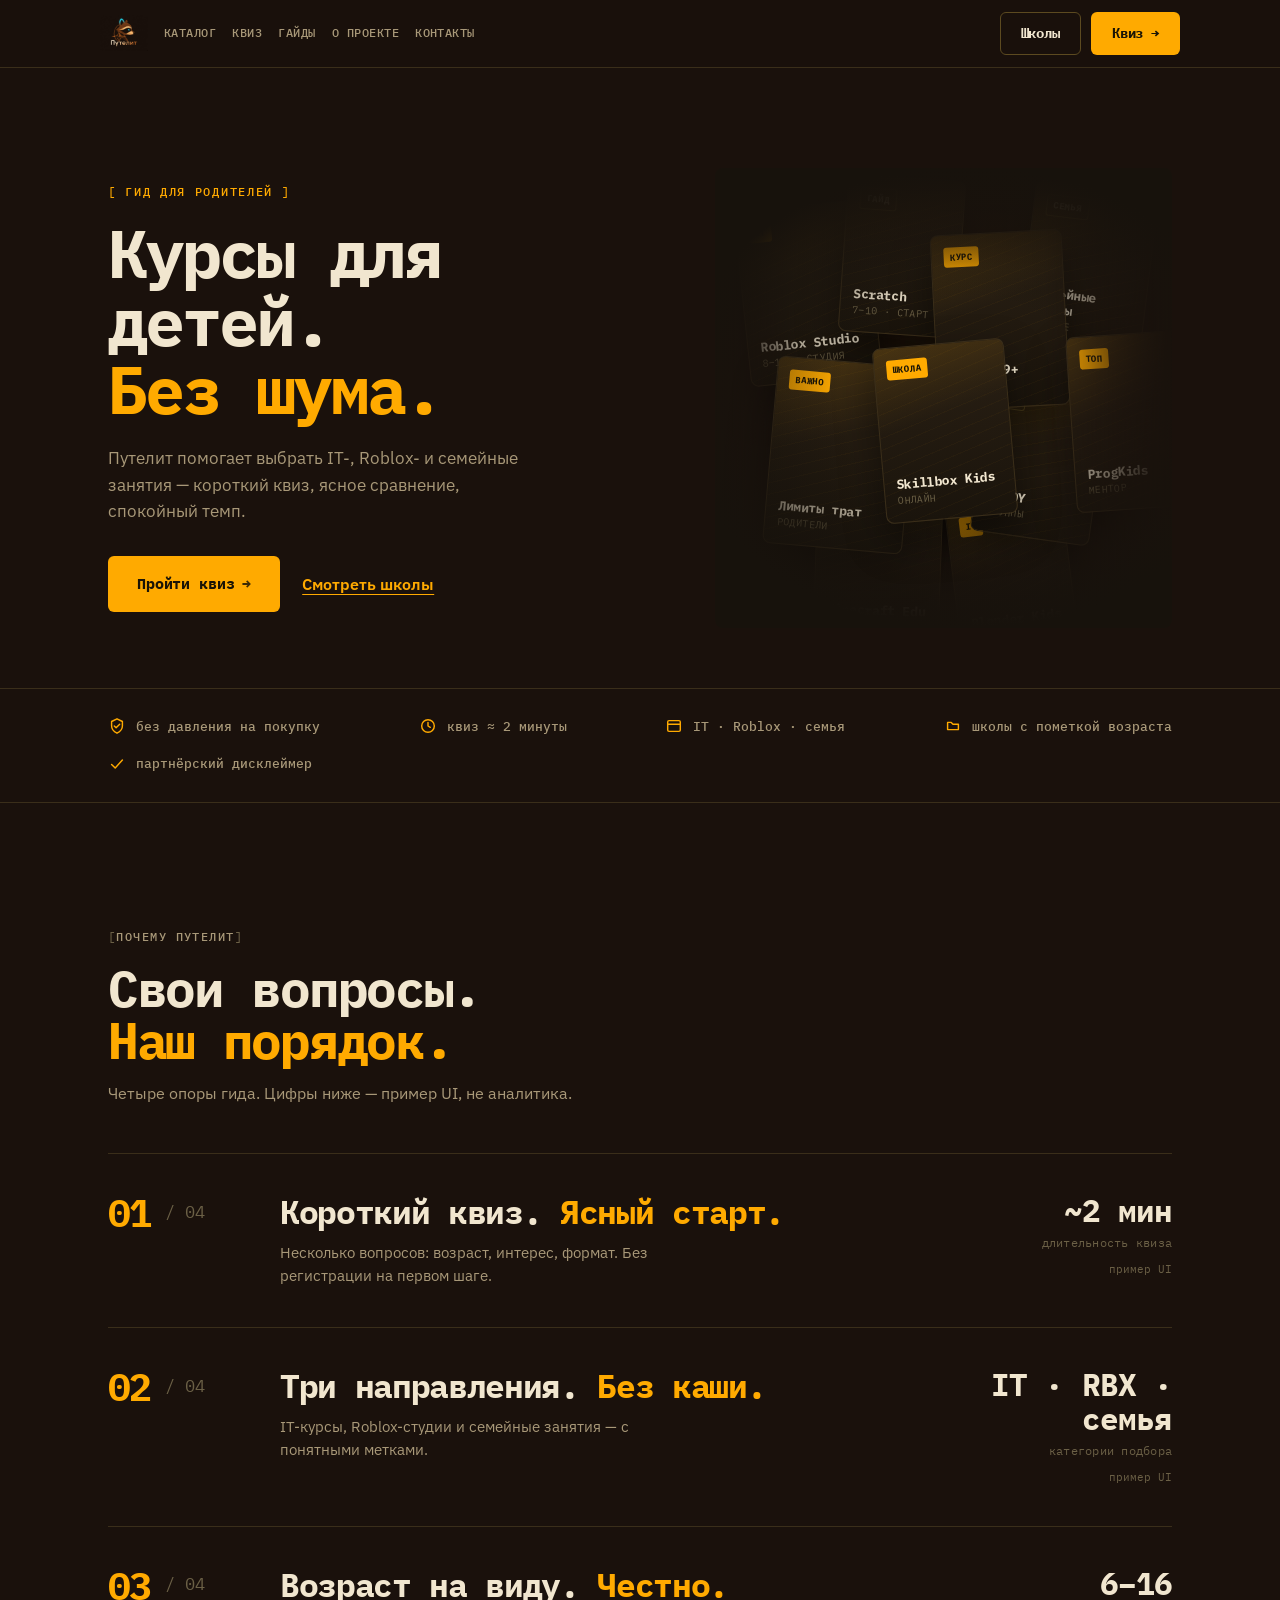
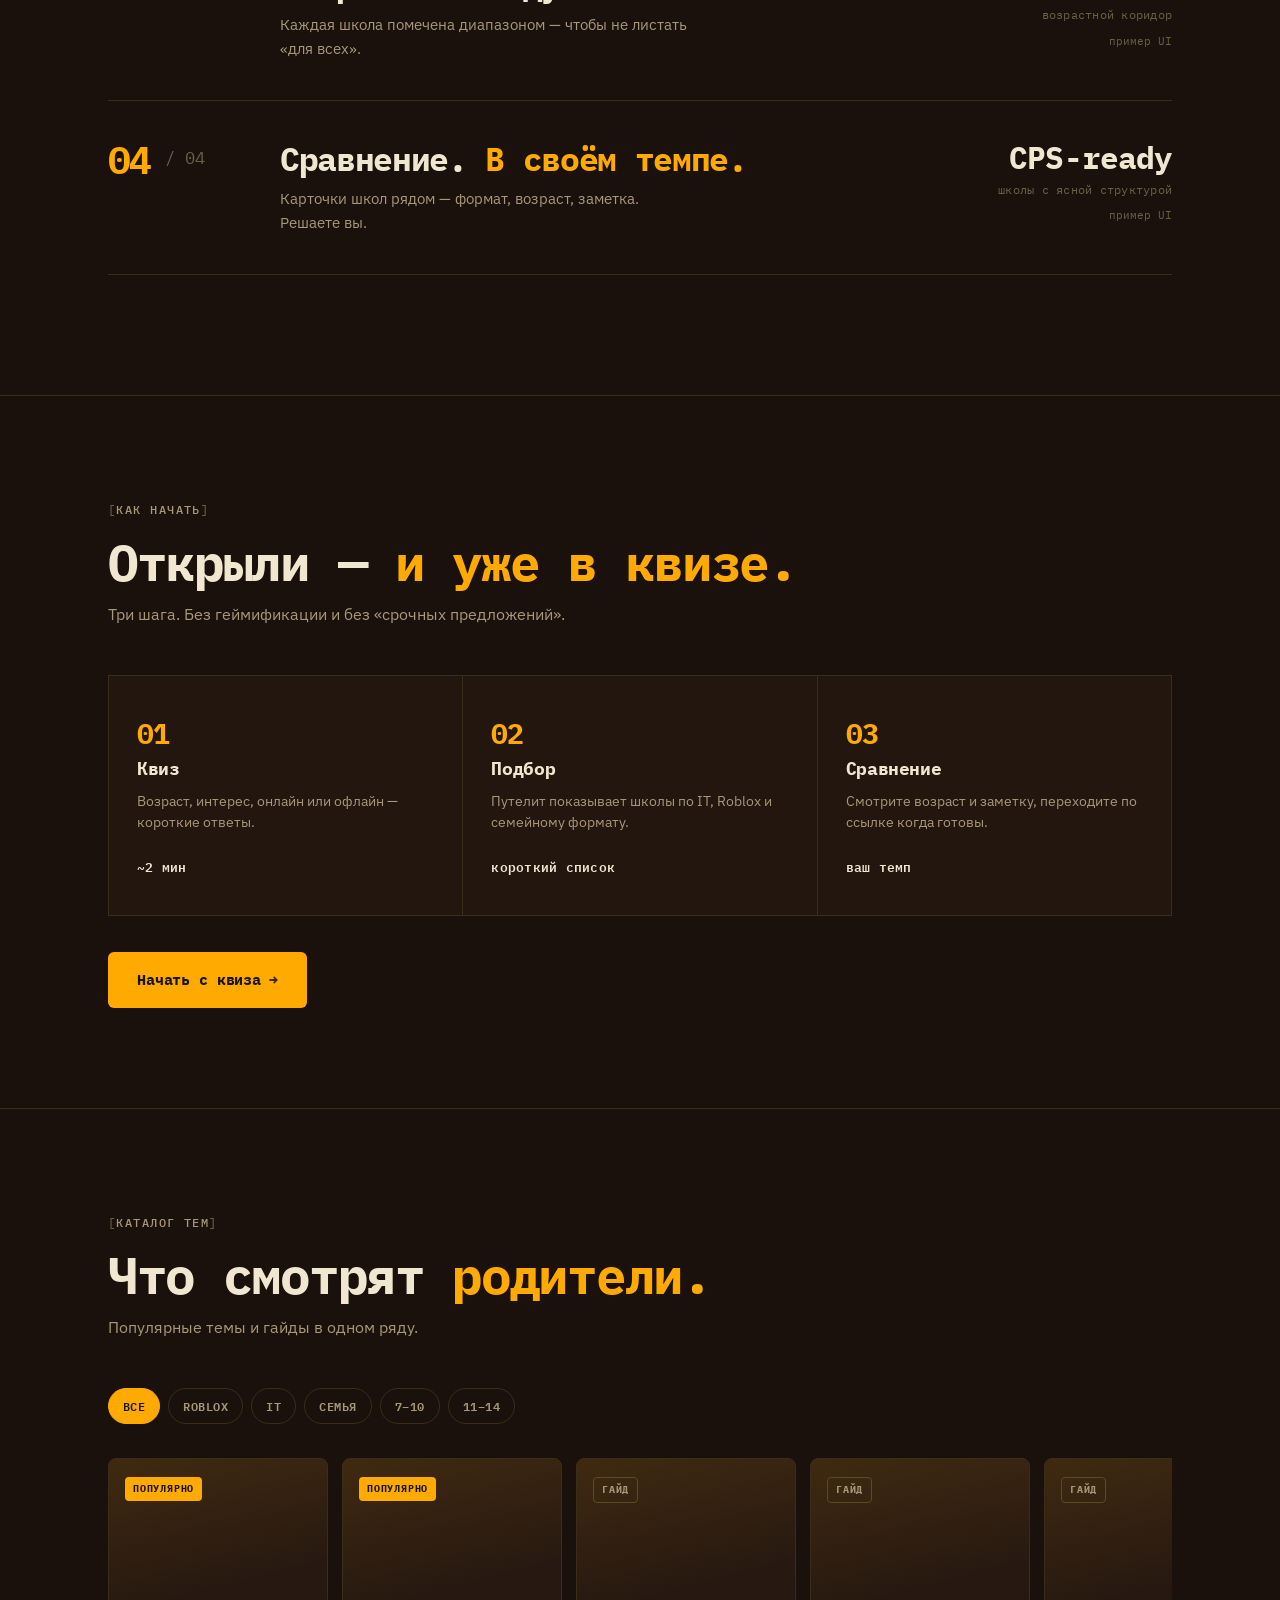
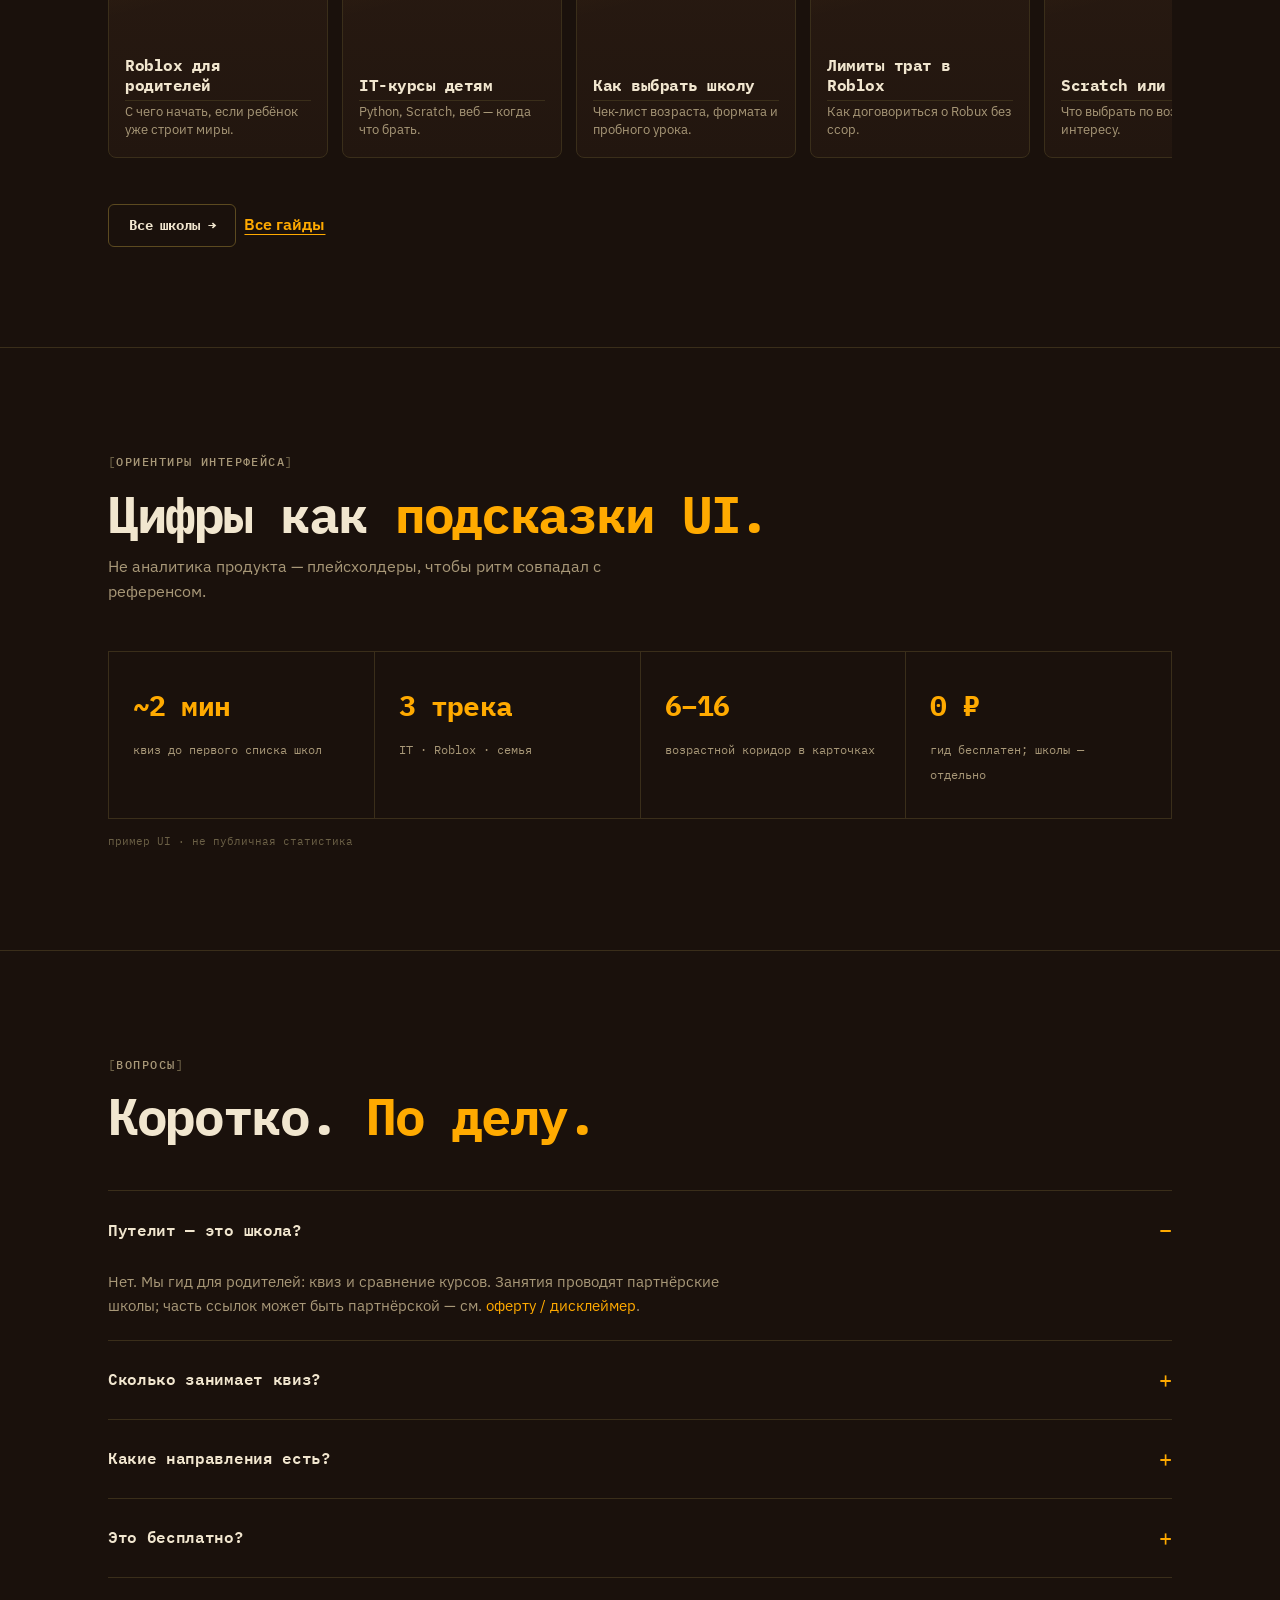
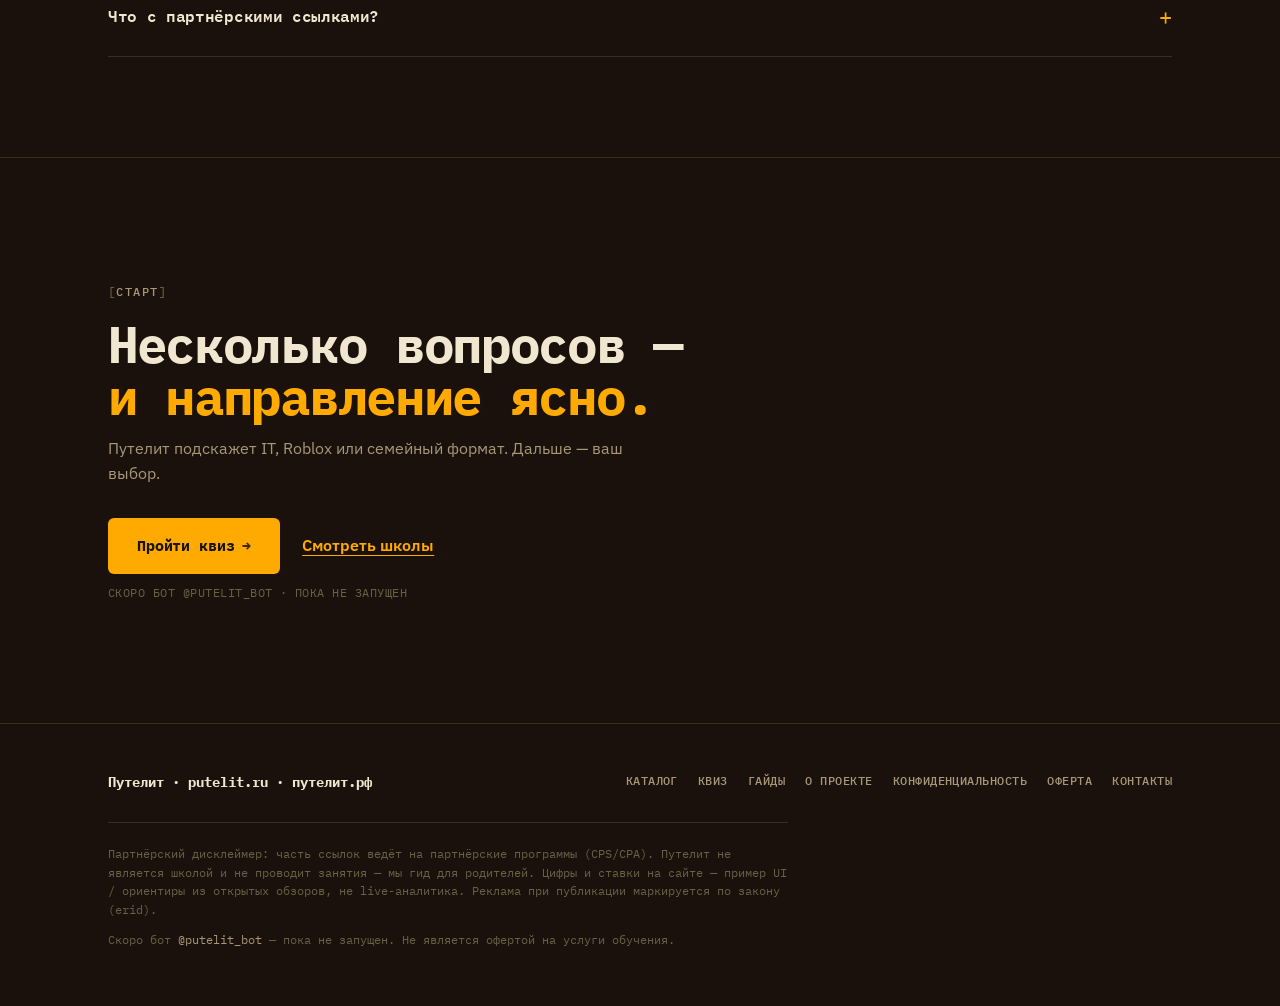
==== commit 7aa3424d: "Фон сайта как у логотипа (#1A110C)" ====
--- a/index.html
+++ b/index.html
@@ -5,7 +5,7 @@
 <meta name="viewport" content="width=device-width, initial-scale=1" />
 <title>Путелит — гид по IT-, Roblox- и семейным курсам для детей</title>
 <meta name="description" content="Сравнение курсов и школ для детей: IT, Roblox, семейные занятия. Короткий квиз, без давления. Партнёрский гид putelit.ru." />
-<meta name="theme-color" content="#17120C" />
+<meta name="theme-color" content="#1A110C" />
 <meta property="og:title" content="Путелит — гид по IT-, Roblox- и семейным курсам для детей" />
 <meta property="og:description" content="Сравнение курсов и школ для детей: IT, Roblox, семейные занятия. Короткий квиз, без давления. Партнёрский гид putelit.ru." />
 <meta property="og:type" content="website" />
--- a/css/main.css
+++ b/css/main.css
@@ -1,7 +1,7 @@
 :root {
-    --bg: #17120C;
-    --surface: #1E1810;
-    --surface-2: #261C10;
+    --bg: #1A110C;
+    --surface: #22160F;
+    --surface-2: #2A1B12;
     --border: #3A2E1A;
     --border-strong: #5C4A20;
     --text: #F1E6CF;
@@ -46,7 +46,7 @@
     position: sticky;
     top: 0;
     z-index: 40;
-    background: rgba(23,18,12,.92);
+    background: rgba(26,17,12,.92);
     backdrop-filter: blur(12px);
     border-bottom: 1px solid var(--border);
   }
